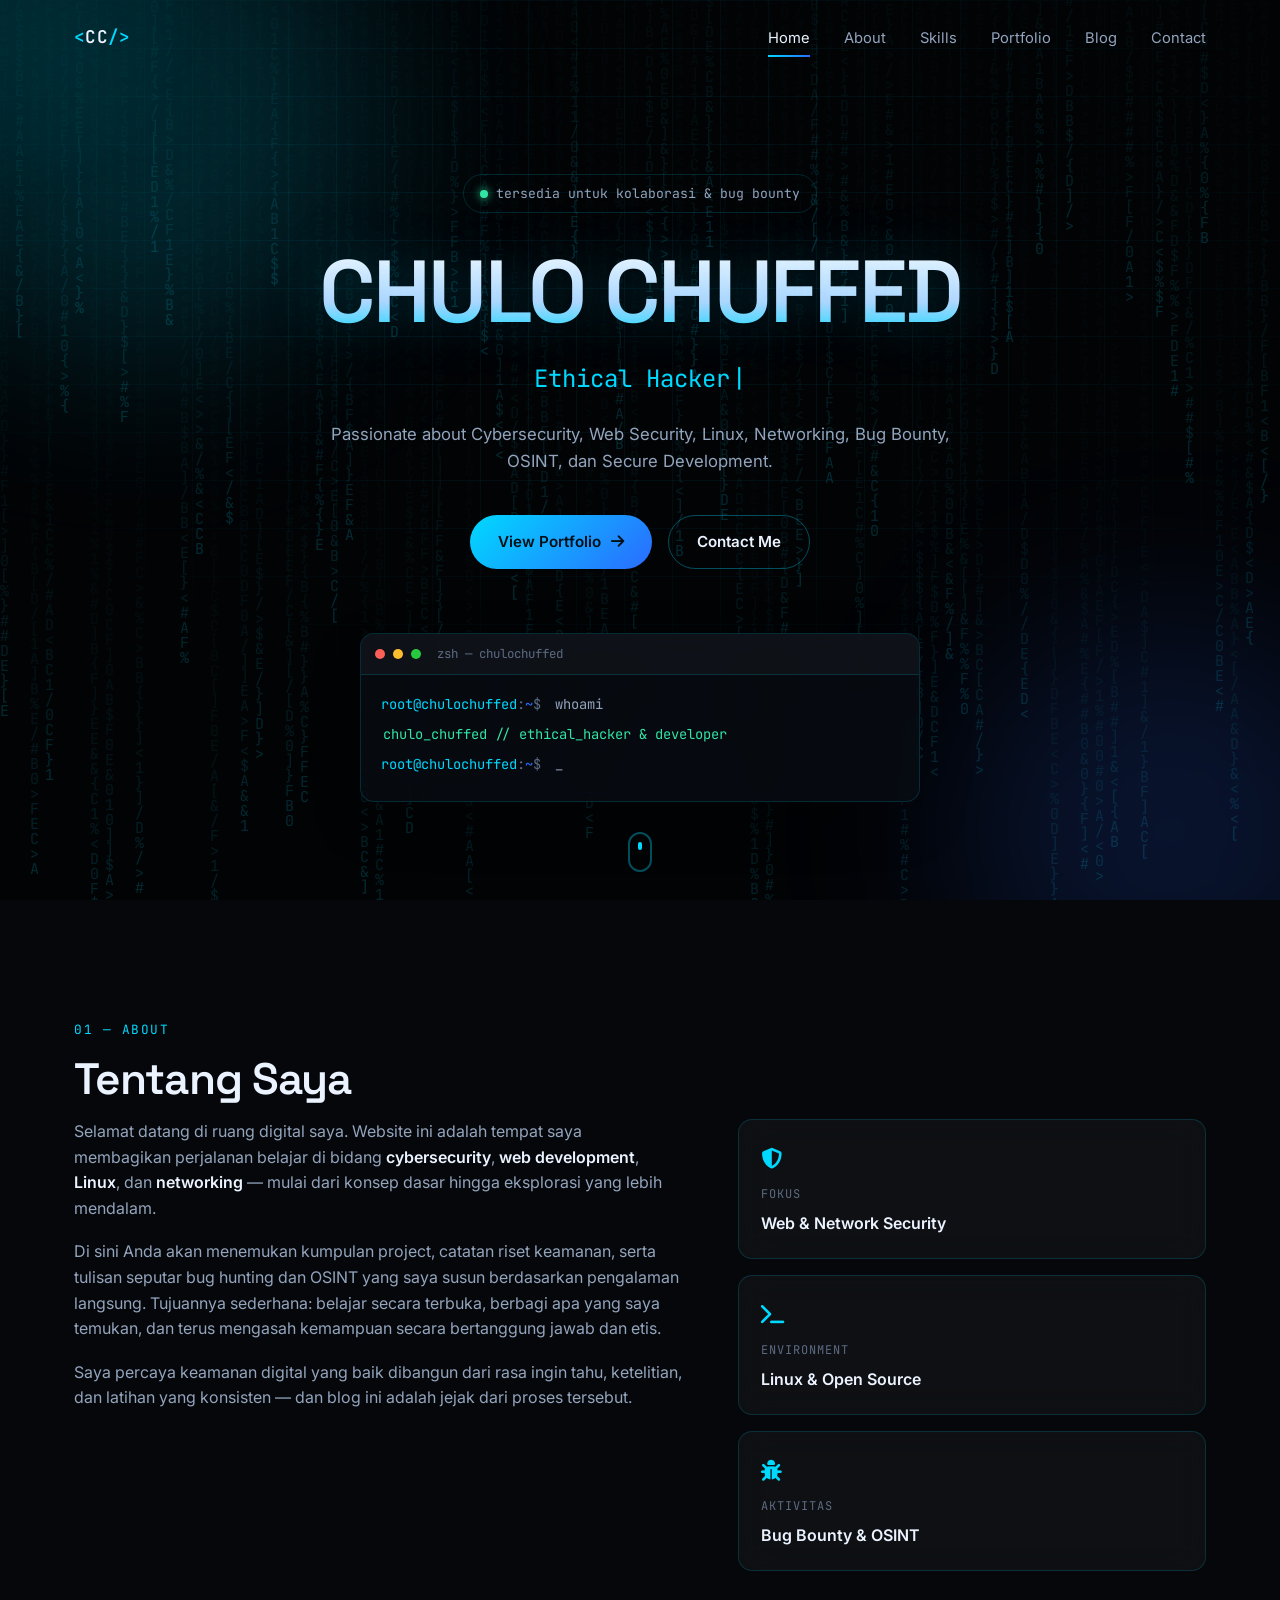
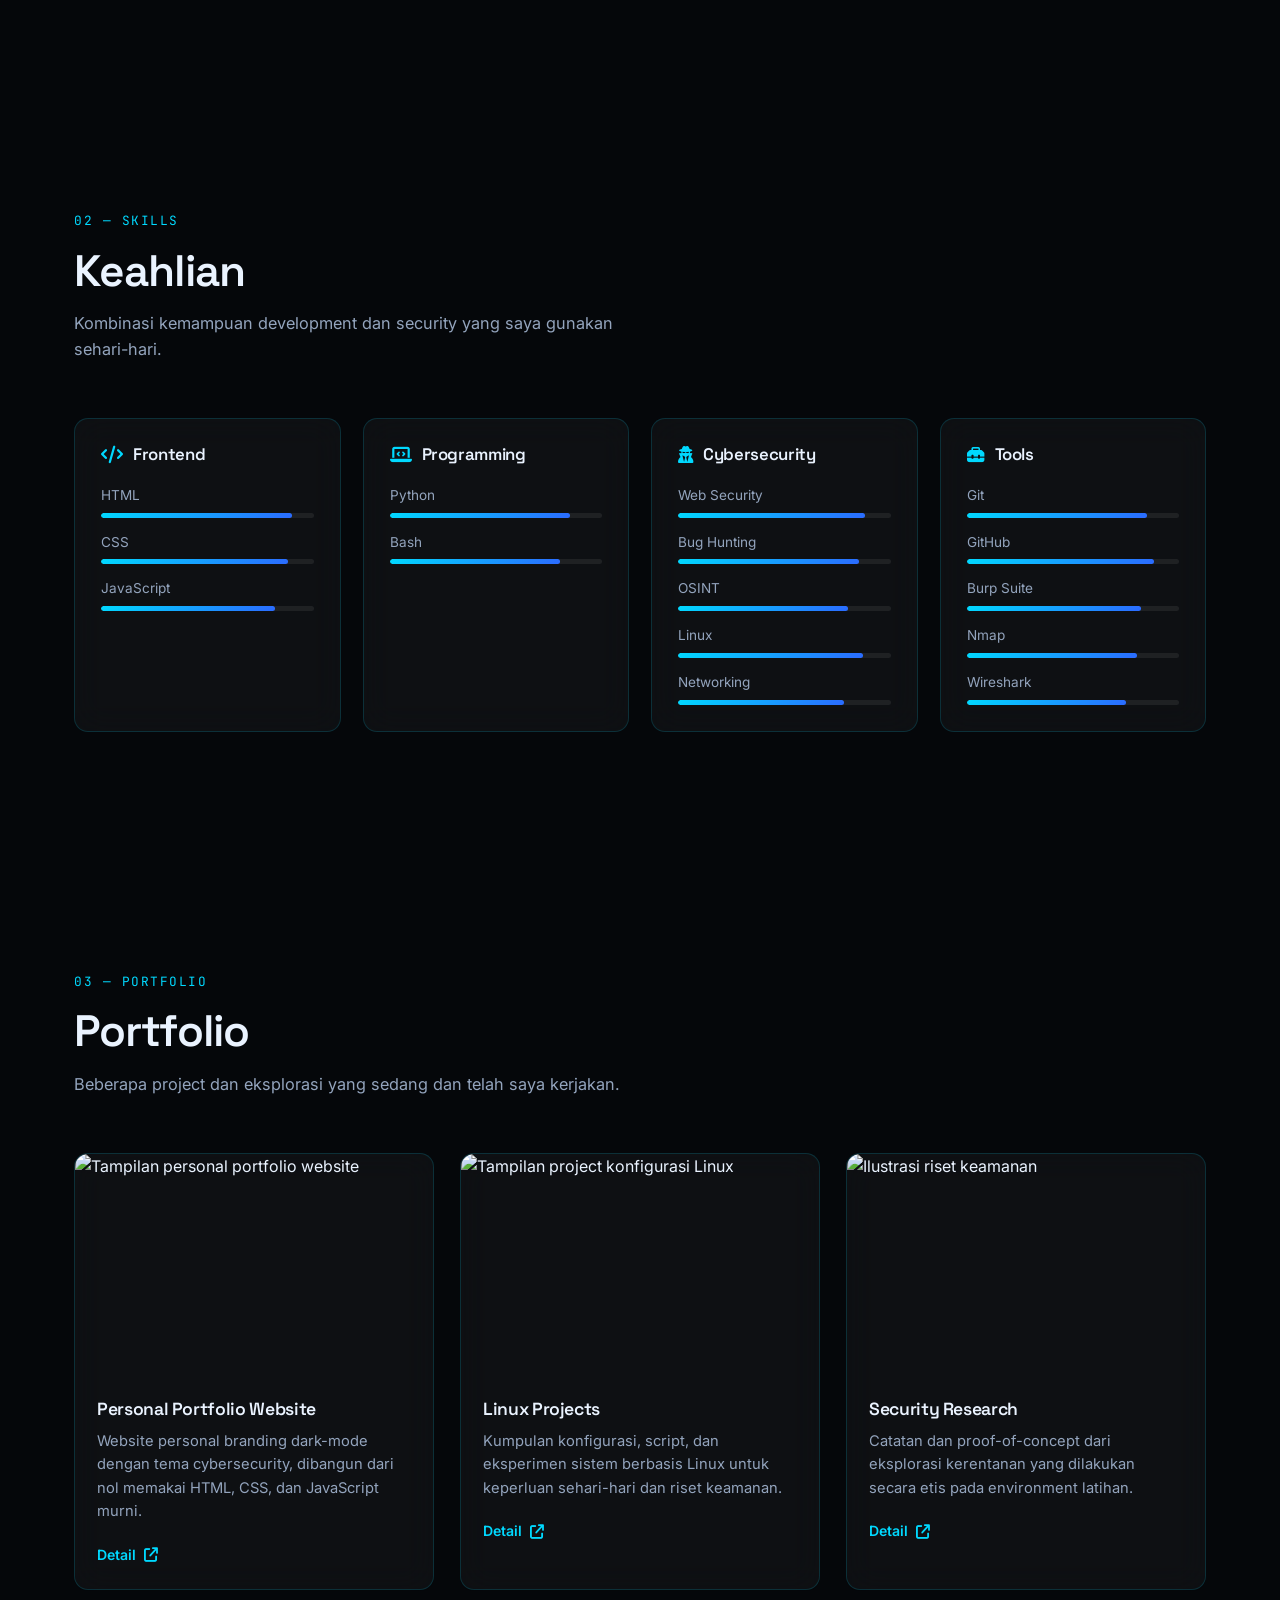
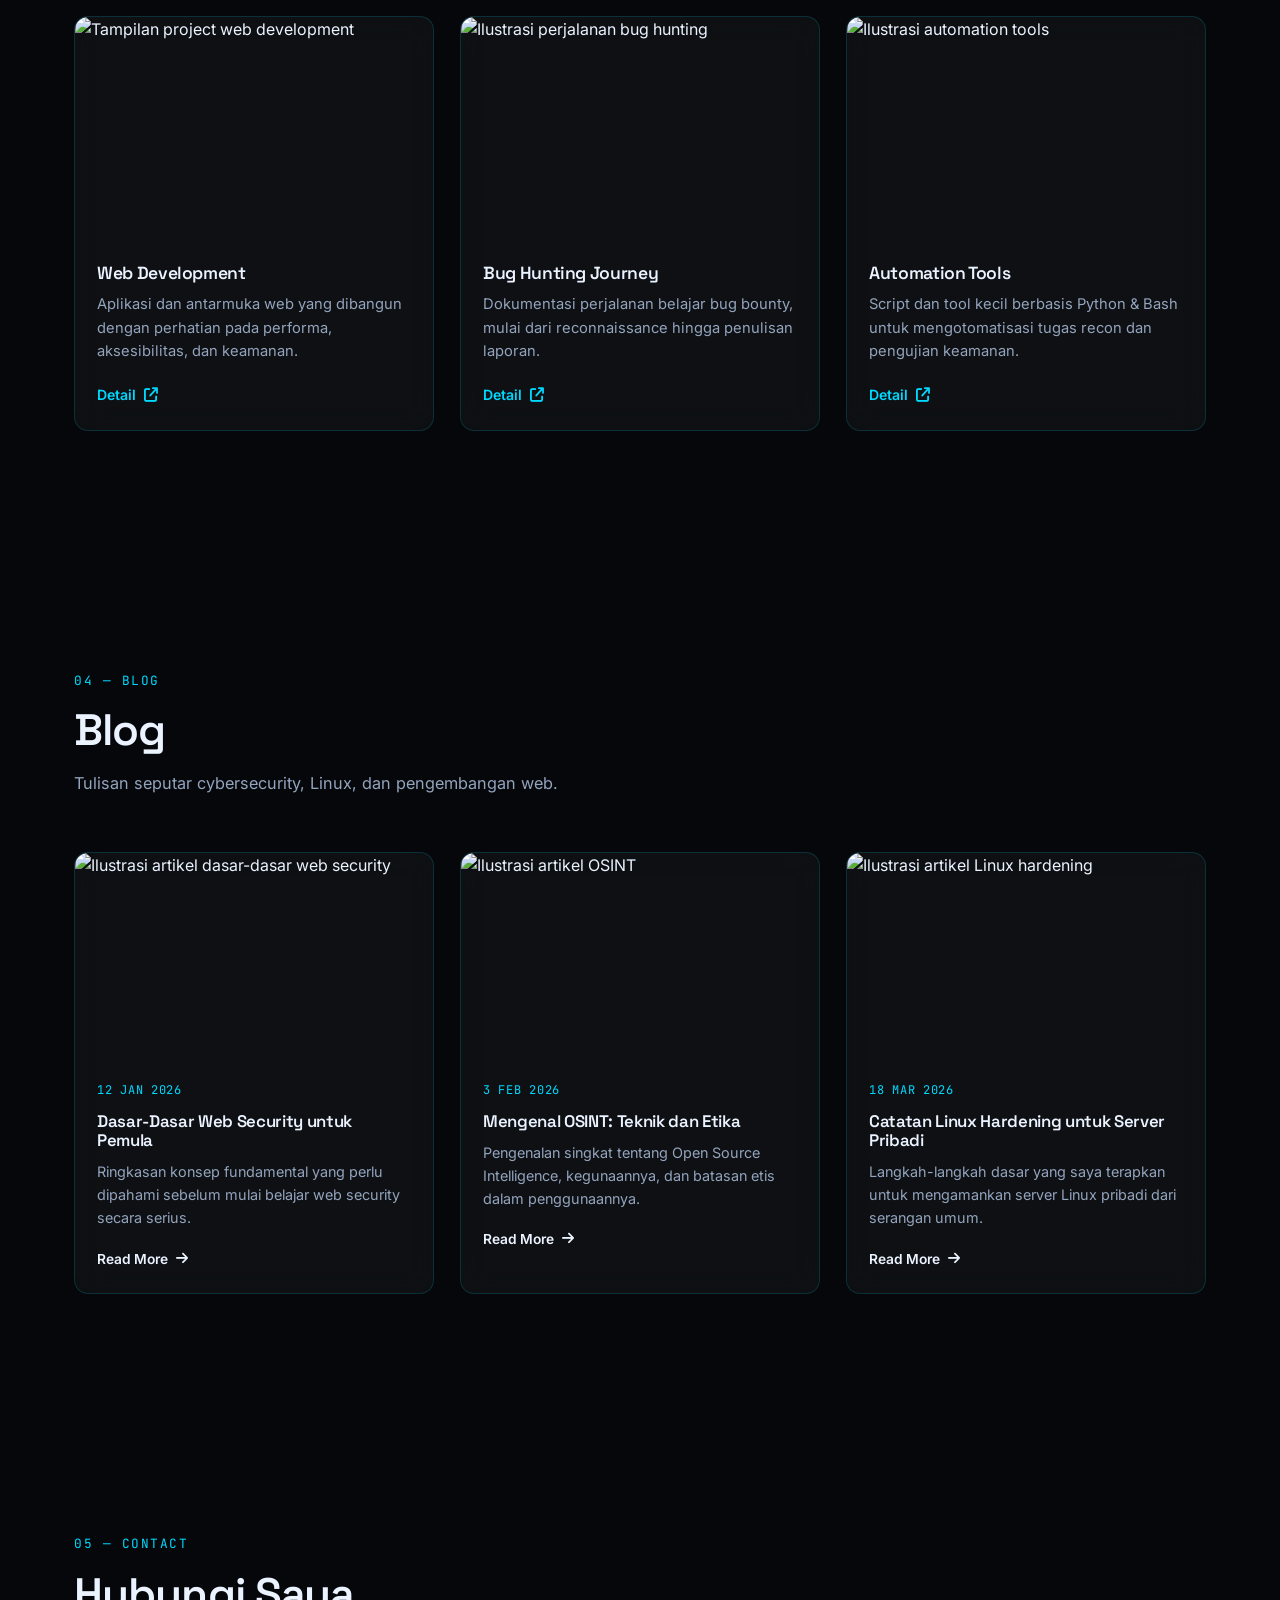
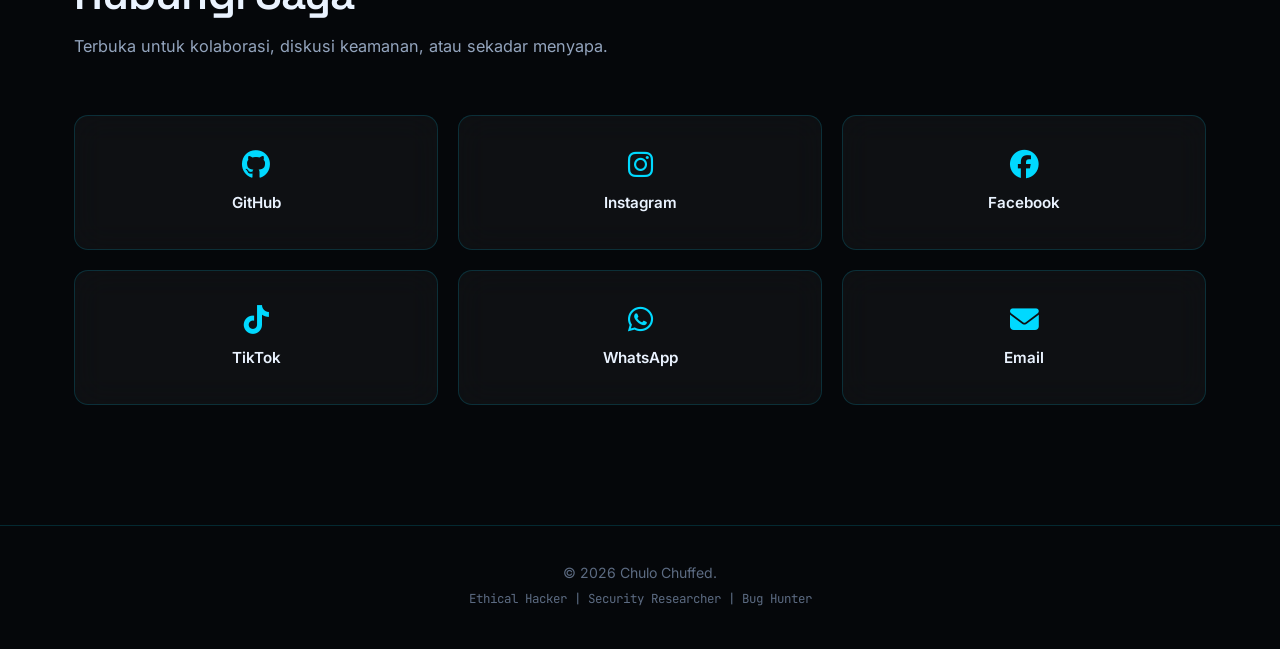
==== index.html @ 6101aefb "Add files via upload" ====
<!DOCTYPE html>
<html lang="id">
<head>
  <meta charset="UTF-8" />
  <meta name="viewport" content="width=device-width, initial-scale=1.0, viewport-fit=cover" />

  <!-- ============ SEO META ============ -->
  <title>Chulo Chuffed — Ethical Hacker &amp; Security Researcher</title>
  <meta name="title" content="Chulo Chuffed — Ethical Hacker &amp; Security Researcher" />
  <meta name="description" content="Portfolio profesional Chulo Chuffed — Ethical Hacker, Security Researcher, Bug Hunter, dan Web Developer. Jelajahi project, riset keamanan, dan tulisan seputar cybersecurity, Linux, dan networking." />
  <meta name="keywords" content="Chulo Chuffed, Ethical Hacker, Security Researcher, Bug Hunter, Web Developer, Cybersecurity, Bug Bounty, OSINT, Linux, Networking, Penetration Testing" />
  <meta name="author" content="Chulo Chuffed" />
  <meta name="robots" content="index, follow" />
  <link rel="canonical" href="https://chulochuffed.is-a.dev/" />

  <!-- ============ OPEN GRAPH ============ -->
  <meta property="og:type" content="website" />
  <meta property="og:url" content="https://chulochuffed.is-a.dev/" />
  <meta property="og:title" content="Chulo Chuffed — Ethical Hacker &amp; Security Researcher" />
  <meta property="og:description" content="Ethical Hacker • Security Researcher • Bug Hunter • Developer. Jelajahi portfolio, riset keamanan, dan tulisan seputar cybersecurity." />
  <meta property="og:image" content="https://chulochuffed.is-a.dev/assets/images/og-cover.jpg" />
  <meta property="og:locale" content="id_ID" />

  <!-- ============ TWITTER CARD ============ -->
  <meta name="twitter:card" content="summary_large_image" />
  <meta name="twitter:url" content="https://chulochuffed.is-a.dev/" />
  <meta name="twitter:title" content="Chulo Chuffed — Ethical Hacker &amp; Security Researcher" />
  <meta name="twitter:description" content="Ethical Hacker • Security Researcher • Bug Hunter • Developer." />
  <meta name="twitter:image" content="https://chulochuffed.is-a.dev/assets/images/og-cover.jpg" />

  <!-- ============ FAVICON ============ -->
  <link rel="icon" type="image/svg+xml" href="assets/icons/favicon.svg" />
  <link rel="alternate icon" href="assets/icons/favicon.svg" />
  <meta name="theme-color" content="#05070a" />

  <!-- ============ FONTS ============ -->
  <link rel="preconnect" href="https://fonts.googleapis.com" />
  <link rel="preconnect" href="https://fonts.gstatic.com" crossorigin />
  <link href="https://fonts.googleapis.com/css2?family=Space+Grotesk:wght@400;500;600;700&family=Inter:wght@400;500;600;700&family=JetBrains+Mono:wght@400;500;600&display=swap" rel="stylesheet" />

  <!-- ============ ICONS (Font Awesome) ============ -->
  <link rel="stylesheet" href="https://cdnjs.cloudflare.com/ajax/libs/font-awesome/6.5.2/css/all.min.css" integrity="sha512-SnH5WK+bZxgPHs44uWIX+LLJAJ9/2PkPihcmnhM9GVjfKye/dxAUlbUYd8ZAqDXpTQjnUxc4mHy2fBP5CKvGqA==" crossorigin="anonymous" referrerpolicy="no-referrer" />

  <!-- ============ STYLES ============ -->
  <link rel="stylesheet" href="style.css" />
</head>
<body>

  <!-- ============ LOADING SCREEN ============ -->
  <div id="loading-screen" aria-hidden="true">
    <div class="loader-content">
      <span class="loader-bracket">&lt;</span>
      <span class="loader-text">chulo_chuffed</span>
      <span class="loader-bracket">/&gt;</span>
      <div class="loader-bar"><div class="loader-progress"></div></div>
    </div>
  </div>

  <!-- ============ CURSOR GLOW ============ -->
  <div class="cursor-glow" id="cursorGlow" aria-hidden="true"></div>

  <!-- ============ SKIP LINK ============ -->
  <a href="#home" class="skip-link">Lewati ke konten utama</a>

  <!-- ============ NAVBAR ============ -->
  <header class="navbar" id="navbar">
    <nav class="nav-container" aria-label="Navigasi utama">
      <a href="#home" class="nav-logo" aria-label="Chulo Chuffed — Beranda">
        <span class="logo-bracket">&lt;</span>CC<span class="logo-bracket">/&gt;</span>
      </a>

      <ul class="nav-links" id="navLinks">
        <li><a href="#home" class="nav-link active" data-nav>Home</a></li>
        <li><a href="#about" class="nav-link" data-nav>About</a></li>
        <li><a href="#skills" class="nav-link" data-nav>Skills</a></li>
        <li><a href="#portfolio" class="nav-link" data-nav>Portfolio</a></li>
        <li><a href="#blog" class="nav-link" data-nav>Blog</a></li>
        <li><a href="#contact" class="nav-link" data-nav>Contact</a></li>
      </ul>

      <button class="nav-toggle" id="navToggle" aria-label="Buka menu navigasi" aria-expanded="false" aria-controls="navLinks">
        <span></span><span></span><span></span>
      </button>
    </nav>
  </header>

  <main id="main-content">

    <!-- ============ HERO / HOME ============ -->
    <section id="home" class="hero" aria-label="Beranda">
      <canvas id="matrixCanvas" class="hero-canvas" aria-hidden="true"></canvas>
      <div class="hero-grid" aria-hidden="true"></div>
      <div class="hero-glow hero-glow--1" aria-hidden="true"></div>
      <div class="hero-glow hero-glow--2" aria-hidden="true"></div>

      <div class="container hero-inner">
        <p class="hero-eyebrow reveal">
          <span class="status-dot"></span> tersedia untuk kolaborasi &amp; bug bounty
        </p>

        <h1 class="hero-title reveal">CHULO CHUFFED</h1>

        <p class="hero-role reveal" aria-live="polite">
          <span id="typedRole"></span><span class="typed-cursor" aria-hidden="true">|</span>
        </p>

        <p class="hero-desc reveal">
          Passionate about Cybersecurity, Web Security, Linux, Networking, Bug Bounty, OSINT, dan Secure Development.
        </p>

        <div class="hero-actions reveal">
          <a href="#portfolio" class="btn btn-primary" data-ripple>
            <span>View Portfolio</span>
            <i class="fa-solid fa-arrow-right" aria-hidden="true"></i>
          </a>
          <a href="#contact" class="btn btn-ghost" data-ripple>
            <span>Contact Me</span>
          </a>
        </div>

        <div class="hero-terminal reveal" role="img" aria-label="Simulasi terminal menampilkan perintah whoami">
          <div class="terminal-bar">
            <span class="dot dot-red"></span><span class="dot dot-yellow"></span><span class="dot dot-green"></span>
            <span class="terminal-title">zsh — chulochuffed</span>
          </div>
          <div class="terminal-body">
            <p><span class="prompt">root@chulochuffed</span><span class="colon">:</span><span class="path">~</span><span class="dollar">$</span> whoami</p>
            <p class="terminal-output">chulo_chuffed // ethical_hacker &amp; developer</p>
            <p><span class="prompt">root@chulochuffed</span><span class="colon">:</span><span class="path">~</span><span class="dollar">$</span> <span class="blink-cursor">_</span></p>
          </div>
        </div>
      </div>

      <a href="#about" class="scroll-indicator" aria-label="Gulir ke bawah">
        <span></span>
      </a>
    </section>

    <!-- ============ ABOUT ============ -->
    <section id="about" class="section about" aria-label="Tentang saya">
      <div class="container">
        <p class="section-eyebrow reveal">01 — About</p>
        <h2 class="section-title reveal">Tentang Saya</h2>

        <div class="about-grid">
          <div class="about-text reveal">
            <p>
              Selamat datang di ruang digital saya. Website ini adalah tempat saya membagikan perjalanan belajar
              di bidang <strong>cybersecurity</strong>, <strong>web development</strong>, <strong>Linux</strong>,
              dan <strong>networking</strong> — mulai dari konsep dasar hingga eksplorasi yang lebih mendalam.
            </p>
            <p>
              Di sini Anda akan menemukan kumpulan project, catatan riset keamanan, serta tulisan seputar
              bug hunting dan OSINT yang saya susun berdasarkan pengalaman langsung. Tujuannya sederhana:
              belajar secara terbuka, berbagi apa yang saya temukan, dan terus mengasah kemampuan secara
              bertanggung jawab dan etis.
            </p>
            <p>
              Saya percaya keamanan digital yang baik dibangun dari rasa ingin tahu, ketelitian, dan latihan
              yang konsisten — dan blog ini adalah jejak dari proses tersebut.
            </p>
          </div>

          <div class="about-stats reveal">
            <div class="stat-card glass">
              <span class="stat-icon"><i class="fa-solid fa-shield-halved" aria-hidden="true"></i></span>
              <span class="stat-label">Fokus</span>
              <span class="stat-value">Web &amp; Network Security</span>
            </div>
            <div class="stat-card glass">
              <span class="stat-icon"><i class="fa-solid fa-terminal" aria-hidden="true"></i></span>
              <span class="stat-label">Environment</span>
              <span class="stat-value">Linux &amp; Open Source</span>
            </div>
            <div class="stat-card glass">
              <span class="stat-icon"><i class="fa-solid fa-bug" aria-hidden="true"></i></span>
              <span class="stat-label">Aktivitas</span>
              <span class="stat-value">Bug Bounty &amp; OSINT</span>
            </div>
          </div>
        </div>
      </div>
    </section>

    <!-- ============ SKILLS ============ -->
    <section id="skills" class="section skills" aria-label="Keahlian">
      <div class="container">
        <p class="section-eyebrow reveal">02 — Skills</p>
        <h2 class="section-title reveal">Keahlian</h2>
        <p class="section-sub reveal">Kombinasi kemampuan development dan security yang saya gunakan sehari-hari.</p>

        <div class="skills-grid">

          <article class="skill-card glass reveal">
            <header class="skill-card-head">
              <i class="fa-solid fa-code" aria-hidden="true"></i>
              <h3>Frontend</h3>
            </header>
            <ul class="skill-list">
              <li><span>HTML</span><div class="bar"><div class="bar-fill" style="--level:90%"></div></div></li>
              <li><span>CSS</span><div class="bar"><div class="bar-fill" style="--level:88%"></div></div></li>
              <li><span>JavaScript</span><div class="bar"><div class="bar-fill" style="--level:82%"></div></div></li>
            </ul>
          </article>

          <article class="skill-card glass reveal">
            <header class="skill-card-head">
              <i class="fa-solid fa-laptop-code" aria-hidden="true"></i>
              <h3>Programming</h3>
            </header>
            <ul class="skill-list">
              <li><span>Python</span><div class="bar"><div class="bar-fill" style="--level:85%"></div></div></li>
              <li><span>Bash</span><div class="bar"><div class="bar-fill" style="--level:80%"></div></div></li>
            </ul>
          </article>

          <article class="skill-card glass reveal">
            <header class="skill-card-head">
              <i class="fa-solid fa-user-secret" aria-hidden="true"></i>
              <h3>Cybersecurity</h3>
            </header>
            <ul class="skill-list">
              <li><span>Web Security</span><div class="bar"><div class="bar-fill" style="--level:88%"></div></div></li>
              <li><span>Bug Hunting</span><div class="bar"><div class="bar-fill" style="--level:85%"></div></div></li>
              <li><span>OSINT</span><div class="bar"><div class="bar-fill" style="--level:80%"></div></div></li>
              <li><span>Linux</span><div class="bar"><div class="bar-fill" style="--level:87%"></div></div></li>
              <li><span>Networking</span><div class="bar"><div class="bar-fill" style="--level:78%"></div></div></li>
            </ul>
          </article>

          <article class="skill-card glass reveal">
            <header class="skill-card-head">
              <i class="fa-solid fa-toolbox" aria-hidden="true"></i>
              <h3>Tools</h3>
            </header>
            <ul class="skill-list">
              <li><span>Git</span><div class="bar"><div class="bar-fill" style="--level:85%"></div></div></li>
              <li><span>GitHub</span><div class="bar"><div class="bar-fill" style="--level:88%"></div></div></li>
              <li><span>Burp Suite</span><div class="bar"><div class="bar-fill" style="--level:82%"></div></div></li>
              <li><span>Nmap</span><div class="bar"><div class="bar-fill" style="--level:80%"></div></div></li>
              <li><span>Wireshark</span><div class="bar"><div class="bar-fill" style="--level:75%"></div></div></li>
            </ul>
          </article>

        </div>
      </div>
    </section>

    <!-- ============ PORTFOLIO ============ -->
    <section id="portfolio" class="section portfolio" aria-label="Portfolio">
      <div class="container">
        <p class="section-eyebrow reveal">03 — Portfolio</p>
        <h2 class="section-title reveal">Portfolio</h2>
        <p class="section-sub reveal">Beberapa project dan eksplorasi yang sedang dan telah saya kerjakan.</p>

        <div class="portfolio-grid" id="portfolioGrid">
          <!-- Cards are also generated dynamically in script.js via the PROJECTS array —
               edit assets there to add a new project without touching this markup. -->

          <article class="project-card glass reveal">
            <div class="project-thumb">
              <img src="assets/images/project-portfolio.svg" alt="Tampilan personal portfolio website" loading="lazy" width="480" height="300" />
            </div>
            <div class="project-body">
              <h3>Personal Portfolio Website</h3>
              <p>Website personal branding dark-mode dengan tema cybersecurity, dibangun dari nol memakai HTML, CSS, dan JavaScript murni.</p>
              <a href="#" class="project-link" data-ripple>Detail <i class="fa-solid fa-arrow-up-right-from-square" aria-hidden="true"></i></a>
            </div>
          </article>

          <article class="project-card glass reveal">
            <div class="project-thumb">
              <img src="assets/images/project-linux.svg" alt="Tampilan project konfigurasi Linux" loading="lazy" width="480" height="300" />
            </div>
            <div class="project-body">
              <h3>Linux Projects</h3>
              <p>Kumpulan konfigurasi, script, dan eksperimen sistem berbasis Linux untuk keperluan sehari-hari dan riset keamanan.</p>
              <a href="#" class="project-link" data-ripple>Detail <i class="fa-solid fa-arrow-up-right-from-square" aria-hidden="true"></i></a>
            </div>
          </article>

          <article class="project-card glass reveal">
            <div class="project-thumb">
              <img src="assets/images/project-research.svg" alt="Ilustrasi riset keamanan" loading="lazy" width="480" height="300" />
            </div>
            <div class="project-body">
              <h3>Security Research</h3>
              <p>Catatan dan proof-of-concept dari eksplorasi kerentanan yang dilakukan secara etis pada environment latihan.</p>
              <a href="#" class="project-link" data-ripple>Detail <i class="fa-solid fa-arrow-up-right-from-square" aria-hidden="true"></i></a>
            </div>
          </article>

          <article class="project-card glass reveal">
            <div class="project-thumb">
              <img src="assets/images/project-webdev.svg" alt="Tampilan project web development" loading="lazy" width="480" height="300" />
            </div>
            <div class="project-body">
              <h3>Web Development</h3>
              <p>Aplikasi dan antarmuka web yang dibangun dengan perhatian pada performa, aksesibilitas, dan keamanan.</p>
              <a href="#" class="project-link" data-ripple>Detail <i class="fa-solid fa-arrow-up-right-from-square" aria-hidden="true"></i></a>
            </div>
          </article>

          <article class="project-card glass reveal">
            <div class="project-thumb">
              <img src="assets/images/project-bugbounty.svg" alt="Ilustrasi perjalanan bug hunting" loading="lazy" width="480" height="300" />
            </div>
            <div class="project-body">
              <h3>Bug Hunting Journey</h3>
              <p>Dokumentasi perjalanan belajar bug bounty, mulai dari reconnaissance hingga penulisan laporan.</p>
              <a href="#" class="project-link" data-ripple>Detail <i class="fa-solid fa-arrow-up-right-from-square" aria-hidden="true"></i></a>
            </div>
          </article>

          <article class="project-card glass reveal">
            <div class="project-thumb">
              <img src="assets/images/project-automation.svg" alt="Ilustrasi automation tools" loading="lazy" width="480" height="300" />
            </div>
            <div class="project-body">
              <h3>Automation Tools</h3>
              <p>Script dan tool kecil berbasis Python &amp; Bash untuk mengotomatisasi tugas recon dan pengujian keamanan.</p>
              <a href="#" class="project-link" data-ripple>Detail <i class="fa-solid fa-arrow-up-right-from-square" aria-hidden="true"></i></a>
            </div>
          </article>

        </div>
      </div>
    </section>

    <!-- ============ BLOG ============ -->
    <section id="blog" class="section blog" aria-label="Blog">
      <div class="container">
        <p class="section-eyebrow reveal">04 — Blog</p>
        <h2 class="section-title reveal">Blog</h2>
        <p class="section-sub reveal">Tulisan seputar cybersecurity, Linux, dan pengembangan web.</p>

        <div class="blog-grid" id="blogGrid">

          <article class="blog-card glass reveal">
            <div class="blog-thumb">
              <img src="assets/images/blog-1.svg" alt="Ilustrasi artikel dasar-dasar web security" loading="lazy" width="480" height="260" />
            </div>
            <div class="blog-body">
              <time class="blog-date" datetime="2026-01-12">12 Jan 2026</time>
              <h3>Dasar-Dasar Web Security untuk Pemula</h3>
              <p>Ringkasan konsep fundamental yang perlu dipahami sebelum mulai belajar web security secara serius.</p>
              <a href="#" class="blog-link" data-ripple>Read More <i class="fa-solid fa-arrow-right" aria-hidden="true"></i></a>
            </div>
          </article>

          <article class="blog-card glass reveal">
            <div class="blog-thumb">
              <img src="assets/images/blog-2.svg" alt="Ilustrasi artikel OSINT" loading="lazy" width="480" height="260" />
            </div>
            <div class="blog-body">
              <time class="blog-date" datetime="2026-02-03">3 Feb 2026</time>
              <h3>Mengenal OSINT: Teknik dan Etika</h3>
              <p>Pengenalan singkat tentang Open Source Intelligence, kegunaannya, dan batasan etis dalam penggunaannya.</p>
              <a href="#" class="blog-link" data-ripple>Read More <i class="fa-solid fa-arrow-right" aria-hidden="true"></i></a>
            </div>
          </article>

          <article class="blog-card glass reveal">
            <div class="blog-thumb">
              <img src="assets/images/blog-3.svg" alt="Ilustrasi artikel Linux hardening" loading="lazy" width="480" height="260" />
            </div>
            <div class="blog-body">
              <time class="blog-date" datetime="2026-03-18">18 Mar 2026</time>
              <h3>Catatan Linux Hardening untuk Server Pribadi</h3>
              <p>Langkah-langkah dasar yang saya terapkan untuk mengamankan server Linux pribadi dari serangan umum.</p>
              <a href="#" class="blog-link" data-ripple>Read More <i class="fa-solid fa-arrow-right" aria-hidden="true"></i></a>
            </div>
          </article>

        </div>
      </div>
    </section>

    <!-- ============ CONTACT ============ -->
    <section id="contact" class="section contact" aria-label="Kontak">
      <div class="container">
        <p class="section-eyebrow reveal">05 — Contact</p>
        <h2 class="section-title reveal">Hubungi Saya</h2>
        <p class="section-sub reveal">Terbuka untuk kolaborasi, diskusi keamanan, atau sekadar menyapa.</p>

        <div class="contact-grid">

          <a class="contact-card glass reveal" href="https://github.com/chulochuffed" target="_blank" rel="noopener noreferrer" data-ripple>
            <i class="fa-brands fa-github" aria-hidden="true"></i>
            <span>GitHub</span>
          </a>

          <a class="contact-card glass reveal" href="https://www.instagram.com/chulo_chuffed" target="_blank" rel="noopener noreferrer" data-ripple>
            <i class="fa-brands fa-instagram" aria-hidden="true"></i>
            <span>Instagram</span>
          </a>

          <a class="contact-card glass reveal" href="https://www.facebook.com/chulo.chuffed" target="_blank" rel="noopener noreferrer" data-ripple>
            <i class="fa-brands fa-facebook" aria-hidden="true"></i>
            <span>Facebook</span>
          </a>

          <a class="contact-card glass reveal" href="https://www.tiktok.com/@chulo.chuffed" target="_blank" rel="noopener noreferrer" data-ripple>
            <i class="fa-brands fa-tiktok" aria-hidden="true"></i>
            <span>TikTok</span>
          </a>

          <a class="contact-card glass reveal" href="https://wa.me/qr/HBH3FQKKFIJAP1" target="_blank" rel="noopener noreferrer" data-ripple>
            <i class="fa-brands fa-whatsapp" aria-hidden="true"></i>
            <span>WhatsApp</span>
          </a>

          <!-- Ganti href="mailto:..." di bawah ini dengan alamat email asli -->
          <a class="contact-card glass reveal" href="mailto:youremail@example.com" data-ripple>
            <i class="fa-solid fa-envelope" aria-hidden="true"></i>
            <span>Email</span>
          </a>

        </div>
      </div>
    </section>

  </main>

  <!-- ============ FOOTER ============ -->
  <footer class="footer">
    <div class="container footer-inner">
      <p>&copy; <span id="year"></span> Chulo Chuffed.</p>
      <p class="footer-tags">Ethical Hacker | Security Researcher | Bug Hunter</p>
    </div>
  </footer>

  <!-- ============ BACK TO TOP ============ -->
  <button id="backToTop" class="back-to-top" aria-label="Kembali ke atas">
    <i class="fa-solid fa-arrow-up" aria-hidden="true"></i>
  </button>

  <script src="script.js"></script>
</body>
</html>
---- style.css ----
/* ==========================================================================
   CHULO CHUFFED — Personal Branding Website
   Design system: Dark cybersecurity theme, blue-neon glassmorphism.
   Table of contents:
     1. Reset & base
     2. Design tokens (:root)
     3. Utilities
     4. Loading screen
     5. Cursor glow
     6. Navbar
     7. Hero
     8. Sections (generic)
     9. About
     10. Skills
     11. Portfolio
     12. Blog
     13. Contact
     14. Footer
     15. Back to top / scrollbar / ripple
     16. Animations
     17. Responsive
   ========================================================================== */

/* ---------- 1. Reset & base ---------- */
*, *::before, *::after { box-sizing: border-box; margin: 0; padding: 0; }

html {
  scroll-behavior: smooth;
  -webkit-text-size-adjust: 100%;
}

@media (prefers-reduced-motion: reduce) {
  html { scroll-behavior: auto; }
  *, *::before, *::after {
    animation-duration: 0.001ms !important;
    animation-iteration-count: 1 !important;
    transition-duration: 0.001ms !important;
    scroll-behavior: auto !important;
  }
}

/* ---------- 2. Design tokens ---------- */
:root {
  /* Colors */
  --color-bg: #05070a;
  --color-bg-alt: #090d13;
  --color-surface: rgba(255, 255, 255, 0.04);
  --color-surface-strong: rgba(255, 255, 255, 0.07);
  --color-border: rgba(0, 217, 255, 0.16);
  --color-border-strong: rgba(0, 217, 255, 0.35);

  --color-neon: #00d9ff;
  --color-neon-2: #2b6bff;
  --color-neon-dim: rgba(0, 217, 255, 0.5);

  --color-text: #eaf3ff;
  --color-text-dim: #93a4bd;
  --color-text-faint: #5c6b82;

  --color-danger: #ff5c5c;
  --color-success: #33e5a5;

  /* Gradients */
  --gradient-neon: linear-gradient(135deg, var(--color-neon) 0%, var(--color-neon-2) 100%);
  --gradient-radial: radial-gradient(circle at 50% 0%, rgba(0, 217, 255, 0.14), transparent 60%);

  /* Typography */
  --font-display: 'Space Grotesk', 'Inter', sans-serif;
  --font-body: 'Inter', sans-serif;
  --font-mono: 'JetBrains Mono', monospace;

  /* Layout */
  --container-w: 1180px;
  --radius-sm: 8px;
  --radius-md: 14px;
  --radius-lg: 22px;
  --nav-h: 76px;

  /* Motion */
  --ease: cubic-bezier(0.22, 1, 0.36, 1);
  --transition-fast: 0.2s var(--ease);
  --transition-base: 0.4s var(--ease);
}

body {
  background: var(--color-bg);
  color: var(--color-text);
  font-family: var(--font-body);
  line-height: 1.6;
  overflow-x: hidden;
  -webkit-font-smoothing: antialiased;
}

img { max-width: 100%; display: block; }
a { color: inherit; text-decoration: none; }
ul { list-style: none; }
button { font: inherit; cursor: pointer; border: none; background: none; color: inherit; }

h1, h2, h3, h4 {
  font-family: var(--font-display);
  font-weight: 600;
  letter-spacing: -0.02em;
  line-height: 1.15;
}

::selection { background: var(--color-neon); color: #001018; }

/* ---------- 3. Utilities ---------- */
.container {
  max-width: var(--container-w);
  margin-inline: auto;
  padding-inline: 24px;
}

.glass {
  background: var(--color-surface);
  border: 1px solid var(--color-border);
  backdrop-filter: blur(16px);
  -webkit-backdrop-filter: blur(16px);
}

.section { padding: 120px 0; position: relative; }

.section-eyebrow {
  font-family: var(--font-mono);
  font-size: 0.8rem;
  letter-spacing: 0.12em;
  color: var(--color-neon);
  text-transform: uppercase;
  margin-bottom: 14px;
}

.section-title {
  font-size: clamp(2rem, 4vw, 2.75rem);
  margin-bottom: 14px;
}

.section-sub {
  color: var(--color-text-dim);
  max-width: 560px;
  margin-bottom: 56px;
  font-size: 1.02rem;
}

.skip-link {
  position: absolute;
  left: -999px;
  top: 0;
  background: var(--color-neon);
  color: #001018;
  padding: 10px 18px;
  border-radius: var(--radius-sm);
  z-index: 2000;
  font-weight: 600;
}
.skip-link:focus { left: 16px; top: 16px; }

:focus-visible {
  outline: 2px solid var(--color-neon);
  outline-offset: 3px;
  border-radius: 4px;
}

/* Buttons */
.btn {
  position: relative;
  overflow: hidden;
  display: inline-flex;
  align-items: center;
  gap: 10px;
  padding: 14px 28px;
  border-radius: 999px;
  font-weight: 600;
  font-size: 0.95rem;
  transition: transform var(--transition-fast), box-shadow var(--transition-fast), border-color var(--transition-fast);
}
.btn:hover { transform: translateY(-2px); }
.btn:active { transform: translateY(0); }

.btn-primary {
  background: var(--gradient-neon);
  color: #001018;
  box-shadow: 0 0 0 rgba(0, 217, 255, 0);
}
.btn-primary:hover { box-shadow: 0 10px 32px -6px rgba(0, 217, 255, 0.55); }

.btn-ghost {
  background: transparent;
  color: var(--color-text);
  border: 1px solid var(--color-border-strong);
}
.btn-ghost:hover { border-color: var(--color-neon); background: rgba(0, 217, 255, 0.06); }

/* Reveal-on-scroll */
.reveal {
  opacity: 0;
  transform: translateY(28px);
  transition: opacity 0.8s var(--ease), transform 0.8s var(--ease);
}
.reveal.is-visible { opacity: 1; transform: translateY(0); }

/* ---------- 4. Loading screen ---------- */
#loading-screen {
  position: fixed;
  inset: 0;
  z-index: 3000;
  background: var(--color-bg);
  display: flex;
  align-items: center;
  justify-content: center;
  transition: opacity 0.6s var(--ease), visibility 0.6s var(--ease);
}
#loading-screen.hidden { opacity: 0; visibility: hidden; pointer-events: none; }

.loader-content { text-align: center; font-family: var(--font-mono); }
.loader-bracket { color: var(--color-neon); font-size: 1.6rem; }
.loader-text {
  font-size: 1.6rem;
  color: var(--color-text);
  margin: 0 6px;
  letter-spacing: 0.02em;
}
.loader-bar {
  width: 220px;
  height: 2px;
  background: rgba(255, 255, 255, 0.1);
  margin: 22px auto 0;
  border-radius: 2px;
  overflow: hidden;
}
.loader-progress {
  height: 100%;
  width: 0%;
  background: var(--gradient-neon);
  animation: loaderFill 1.1s var(--ease) forwards;
}
@keyframes loaderFill { to { width: 100%; } }

/* ---------- 5. Cursor glow ---------- */
.cursor-glow {
  position: fixed;
  width: 420px;
  height: 420px;
  border-radius: 50%;
  pointer-events: none;
  z-index: 5;
  background: radial-gradient(circle, rgba(0, 217, 255, 0.08) 0%, transparent 70%);
  transform: translate(-50%, -50%);
  transition: opacity 0.3s ease;
  will-change: transform;
}
@media (hover: none), (pointer: coarse) { .cursor-glow { display: none; } }

/* ---------- 6. Navbar ---------- */
.navbar {
  position: fixed;
  inset: 0 0 auto 0;
  height: var(--nav-h);
  z-index: 1000;
  display: flex;
  align-items: center;
  background: transparent;
  border-bottom: 1px solid transparent;
  transition: background var(--transition-base), border-color var(--transition-base), height var(--transition-base);
}
.navbar.scrolled {
  height: 64px;
  background: rgba(5, 7, 10, 0.72);
  backdrop-filter: blur(16px);
  -webkit-backdrop-filter: blur(16px);
  border-bottom: 1px solid var(--color-border);
}

.nav-container {
  width: 100%;
  max-width: var(--container-w);
  margin-inline: auto;
  padding-inline: 24px;
  display: flex;
  align-items: center;
  justify-content: space-between;
}

.nav-logo {
  font-family: var(--font-mono);
  font-weight: 600;
  font-size: 1.1rem;
  letter-spacing: 0.02em;
}
.logo-bracket { color: var(--color-neon); }

.nav-links {
  display: flex;
  gap: 34px;
}
.nav-link {
  position: relative;
  font-size: 0.92rem;
  color: var(--color-text-dim);
  padding: 6px 0;
  transition: color var(--transition-fast);
}
.nav-link::after {
  content: '';
  position: absolute;
  left: 0; bottom: -4px;
  width: 0; height: 2px;
  background: var(--gradient-neon);
  transition: width var(--transition-fast);
}
.nav-link:hover, .nav-link.active { color: var(--color-text); }
.nav-link.active::after, .nav-link:hover::after { width: 100%; }

.nav-toggle {
  display: none;
  flex-direction: column;
  gap: 5px;
  width: 30px;
  z-index: 1001;
}
.nav-toggle span {
  height: 2px;
  background: var(--color-text);
  border-radius: 2px;
  transition: transform var(--transition-fast), opacity var(--transition-fast);
}
.nav-toggle.active span:nth-child(1) { transform: translateY(7px) rotate(45deg); }
.nav-toggle.active span:nth-child(2) { opacity: 0; }
.nav-toggle.active span:nth-child(3) { transform: translateY(-7px) rotate(-45deg); }

/* ---------- 7. Hero ---------- */
.hero {
  position: relative;
  min-height: 100vh;
  display: flex;
  align-items: center;
  overflow: hidden;
  padding-top: var(--nav-h);
  background: var(--color-bg);
}

.hero-canvas {
  position: absolute;
  inset: 0;
  z-index: 0;
  opacity: 0.5;
}

.hero-grid {
  position: absolute;
  inset: 0;
  z-index: 0;
  background-image:
    linear-gradient(rgba(0, 217, 255, 0.06) 1px, transparent 1px),
    linear-gradient(90deg, rgba(0, 217, 255, 0.06) 1px, transparent 1px);
  background-size: 48px 48px;
  mask-image: radial-gradient(ellipse 70% 60% at 50% 30%, black 40%, transparent 90%);
  animation: gridDrift 30s linear infinite;
}
@keyframes gridDrift {
  from { background-position: 0 0, 0 0; }
  to { background-position: 48px 48px, 48px 48px; }
}

.hero-glow {
  position: absolute;
  border-radius: 50%;
  filter: blur(90px);
  z-index: 0;
  pointer-events: none;
}
.hero-glow--1 {
  width: 480px; height: 480px;
  top: -120px; left: -100px;
  background: rgba(0, 217, 255, 0.16);
}
.hero-glow--2 {
  width: 420px; height: 420px;
  bottom: -140px; right: -100px;
  background: rgba(43, 107, 255, 0.16);
}

.hero-inner {
  position: relative;
  z-index: 1;
  text-align: center;
  padding-top: 40px;
  padding-bottom: 40px;
}

.hero-eyebrow {
  display: inline-flex;
  align-items: center;
  gap: 8px;
  font-family: var(--font-mono);
  font-size: 0.82rem;
  color: var(--color-text-dim);
  border: 1px solid var(--color-border);
  padding: 8px 16px;
  border-radius: 999px;
  margin-bottom: 28px;
}
.status-dot {
  width: 8px; height: 8px;
  border-radius: 50%;
  background: var(--color-success);
  box-shadow: 0 0 10px var(--color-success);
  animation: pulseDot 2s ease-in-out infinite;
}
@keyframes pulseDot { 0%, 100% { opacity: 1; } 50% { opacity: 0.4; } }

.hero-title {
  font-size: clamp(2.6rem, 8vw, 5.5rem);
  letter-spacing: -0.03em;
  background: linear-gradient(180deg, #ffffff 0%, #b9d8ff 60%, var(--color-neon) 100%);
  -webkit-background-clip: text;
  background-clip: text;
  color: transparent;
  margin-bottom: 18px;
  text-shadow: 0 0 60px rgba(0, 217, 255, 0.25);
}

.hero-role {
  font-family: var(--font-mono);
  font-size: clamp(1.05rem, 2.4vw, 1.5rem);
  color: var(--color-neon);
  min-height: 1.6em;
  margin-bottom: 22px;
}
.typed-cursor {
  display: inline-block;
  margin-left: 2px;
  animation: blink 1s step-end infinite;
  color: var(--color-neon);
}
@keyframes blink { 0%, 50% { opacity: 1; } 51%, 100% { opacity: 0; } }

.hero-desc {
  max-width: 620px;
  margin: 0 auto 40px;
  color: var(--color-text-dim);
  font-size: 1.05rem;
}

.hero-actions {
  display: flex;
  justify-content: center;
  gap: 16px;
  flex-wrap: wrap;
  margin-bottom: 64px;
}

.hero-terminal {
  max-width: 560px;
  margin: 0 auto;
  border-radius: var(--radius-md);
  overflow: hidden;
  text-align: left;
  background: rgba(9, 13, 19, 0.75);
  border: 1px solid var(--color-border);
  backdrop-filter: blur(14px);
  -webkit-backdrop-filter: blur(14px);
  box-shadow: 0 20px 60px -20px rgba(0, 0, 0, 0.6);
}
.terminal-bar {
  display: flex;
  align-items: center;
  gap: 8px;
  padding: 10px 14px;
  background: rgba(255, 255, 255, 0.03);
  border-bottom: 1px solid var(--color-border);
}
.dot { width: 10px; height: 10px; border-radius: 50%; }
.dot-red { background: #ff5f56; }
.dot-yellow { background: #ffbd2e; }
.dot-green { background: #27c93f; }
.terminal-title {
  margin-left: 8px;
  font-family: var(--font-mono);
  font-size: 0.78rem;
  color: var(--color-text-faint);
}
.terminal-body {
  padding: 18px 20px;
  font-family: var(--font-mono);
  font-size: 0.86rem;
  color: var(--color-text-dim);
}
.terminal-body p { margin-bottom: 8px; }
.prompt { color: var(--color-neon); }
.colon { color: var(--color-text-faint); }
.path { color: var(--color-neon-2); }
.dollar { color: var(--color-text-faint); margin-right: 6px; }
.terminal-output { color: var(--color-success); padding-left: 2px; }
.blink-cursor { animation: blink 1s step-end infinite; }

.scroll-indicator {
  position: absolute;
  bottom: 28px;
  left: 50%;
  transform: translateX(-50%);
  width: 24px;
  height: 40px;
  border: 2px solid var(--color-border-strong);
  border-radius: 14px;
  z-index: 1;
}
.scroll-indicator span {
  position: absolute;
  top: 8px; left: 50%;
  width: 4px; height: 8px;
  background: var(--color-neon);
  border-radius: 2px;
  transform: translateX(-50%);
  animation: scrollDot 1.6s ease-in-out infinite;
}
@keyframes scrollDot {
  0% { top: 8px; opacity: 1; }
  70% { top: 20px; opacity: 0; }
  100% { top: 20px; opacity: 0; }
}

/* ---------- 9. About ---------- */
.about-grid {
  display: grid;
  grid-template-columns: 1.3fr 1fr;
  gap: 56px;
  align-items: start;
}
.about-text p { color: var(--color-text-dim); margin-bottom: 18px; }
.about-text strong { color: var(--color-text); font-weight: 600; }

.about-stats {
  display: flex;
  flex-direction: column;
  gap: 16px;
}
.stat-card {
  padding: 22px;
  border-radius: var(--radius-md);
  display: flex;
  flex-direction: column;
  gap: 6px;
  transition: border-color var(--transition-fast), transform var(--transition-fast);
}
.stat-card:hover { border-color: var(--color-border-strong); transform: translateY(-3px); }
.stat-icon { color: var(--color-neon); font-size: 1.3rem; margin-bottom: 4px; }
.stat-label { font-family: var(--font-mono); font-size: 0.75rem; color: var(--color-text-faint); text-transform: uppercase; letter-spacing: 0.08em; }
.stat-value { font-weight: 600; }

/* ---------- 10. Skills ---------- */
.skills-grid {
  display: grid;
  grid-template-columns: repeat(4, 1fr);
  gap: 22px;
}
.skill-card {
  padding: 26px;
  border-radius: var(--radius-md);
  transition: border-color var(--transition-fast), transform var(--transition-fast);
}
.skill-card:hover { border-color: var(--color-border-strong); transform: translateY(-4px); }
.skill-card-head {
  display: flex;
  align-items: center;
  gap: 10px;
  margin-bottom: 20px;
}
.skill-card-head i { color: var(--color-neon); font-size: 1.1rem; }
.skill-card-head h3 { font-size: 1.05rem; }

.skill-list li { margin-bottom: 14px; }
.skill-list li:last-child { margin-bottom: 0; }
.skill-list span {
  display: block;
  font-size: 0.85rem;
  color: var(--color-text-dim);
  margin-bottom: 6px;
}
.bar {
  height: 5px;
  border-radius: 4px;
  background: rgba(255, 255, 255, 0.07);
  overflow: hidden;
}
.bar-fill {
  height: 100%;
  width: 0%;
  border-radius: 4px;
  background: var(--gradient-neon);
  transition: width 1.1s var(--ease);
}
.skill-card.is-visible .bar-fill { width: var(--level); }

/* ---------- 11. Portfolio ---------- */
.portfolio-grid {
  display: grid;
  grid-template-columns: repeat(3, 1fr);
  gap: 26px;
}
.project-card {
  border-radius: var(--radius-md);
  overflow: hidden;
  transition: transform var(--transition-fast), border-color var(--transition-fast), box-shadow var(--transition-fast);
}
.project-card:hover {
  transform: translateY(-6px);
  border-color: var(--color-border-strong);
  box-shadow: 0 24px 50px -24px rgba(0, 217, 255, 0.35);
}
.project-thumb { aspect-ratio: 16/10; overflow: hidden; }
.project-thumb img { width: 100%; height: 100%; object-fit: cover; transition: transform 0.5s var(--ease); }
.project-card:hover .project-thumb img { transform: scale(1.06); }
.project-body { padding: 22px; }
.project-body h3 { font-size: 1.1rem; margin-bottom: 10px; }
.project-body p { color: var(--color-text-dim); font-size: 0.92rem; margin-bottom: 18px; }
.project-link {
  display: inline-flex;
  align-items: center;
  gap: 8px;
  font-size: 0.88rem;
  font-weight: 600;
  color: var(--color-neon);
  position: relative;
}

/* ---------- 12. Blog ---------- */
.blog-grid {
  display: grid;
  grid-template-columns: repeat(3, 1fr);
  gap: 26px;
}
.blog-card {
  border-radius: var(--radius-md);
  overflow: hidden;
  transition: transform var(--transition-fast), border-color var(--transition-fast);
}
.blog-card:hover { transform: translateY(-6px); border-color: var(--color-border-strong); }
.blog-thumb { aspect-ratio: 16/9; overflow: hidden; }
.blog-thumb img { width: 100%; height: 100%; object-fit: cover; }
.blog-body { padding: 22px; }
.blog-date {
  font-family: var(--font-mono);
  font-size: 0.75rem;
  color: var(--color-neon);
  text-transform: uppercase;
  letter-spacing: 0.06em;
}
.blog-body h3 { font-size: 1.05rem; margin: 10px 0; }
.blog-body p { color: var(--color-text-dim); font-size: 0.9rem; margin-bottom: 16px; }
.blog-link {
  display: inline-flex;
  align-items: center;
  gap: 8px;
  font-size: 0.86rem;
  font-weight: 600;
  color: var(--color-text);
}

/* ---------- 13. Contact ---------- */
.contact-grid {
  display: grid;
  grid-template-columns: repeat(3, 1fr);
  gap: 20px;
}
.contact-card {
  display: flex;
  flex-direction: column;
  align-items: center;
  justify-content: center;
  gap: 12px;
  padding: 34px 20px;
  border-radius: var(--radius-md);
  text-align: center;
  transition: transform var(--transition-fast), border-color var(--transition-fast), color var(--transition-fast);
  position: relative;
  overflow: hidden;
}
.contact-card i { font-size: 1.8rem; color: var(--color-neon); transition: transform var(--transition-fast); }
.contact-card span { font-weight: 600; font-size: 0.95rem; }
.contact-card:hover { transform: translateY(-4px); border-color: var(--color-border-strong); }
.contact-card:hover i { transform: scale(1.12); }

/* ---------- 14. Footer ---------- */
.footer {
  border-top: 1px solid var(--color-border);
  padding: 36px 0;
  text-align: center;
  color: var(--color-text-faint);
  font-size: 0.88rem;
}
.footer-inner p { margin-bottom: 4px; }
.footer-tags { font-family: var(--font-mono); font-size: 0.78rem; }

/* ---------- 15. Back to top / scrollbar / ripple ---------- */
::-webkit-scrollbar { width: 10px; }
::-webkit-scrollbar-track { background: var(--color-bg); }
::-webkit-scrollbar-thumb {
  background: linear-gradient(var(--color-neon-2), var(--color-neon));
  border-radius: 10px;
  border: 2px solid var(--color-bg);
}
* { scrollbar-width: thin; scrollbar-color: var(--color-neon-2) var(--color-bg); }

.back-to-top {
  position: fixed;
  right: 24px;
  bottom: 24px;
  width: 46px;
  height: 46px;
  border-radius: 50%;
  background: var(--color-surface-strong);
  border: 1px solid var(--color-border);
  color: var(--color-text);
  display: flex;
  align-items: center;
  justify-content: center;
  opacity: 0;
  visibility: hidden;
  transform: translateY(12px);
  transition: opacity var(--transition-fast), transform var(--transition-fast), border-color var(--transition-fast), visibility var(--transition-fast);
  z-index: 900;
  backdrop-filter: blur(10px);
}
.back-to-top.visible { opacity: 1; visibility: visible; transform: translateY(0); }
.back-to-top:hover { border-color: var(--color-neon); color: var(--color-neon); }

.ripple {
  position: absolute;
  border-radius: 50%;
  background: rgba(255, 255, 255, 0.5);
  transform: scale(0);
  animation: rippleAnim 0.6s ease-out;
  pointer-events: none;
}
@keyframes rippleAnim {
  to { transform: scale(3); opacity: 0; }
}

/* ---------- 17. Responsive ---------- */
@media (max-width: 1024px) {
  .skills-grid { grid-template-columns: repeat(2, 1fr); }
  .portfolio-grid, .blog-grid { grid-template-columns: repeat(2, 1fr); }
  .about-grid { grid-template-columns: 1fr; }
}

@media (max-width: 860px) {
  .nav-links {
    position: fixed;
    top: 0;
    right: 0;
    height: 100vh;
    width: min(78vw, 320px);
    background: rgba(6, 9, 14, 0.96);
    backdrop-filter: blur(18px);
    -webkit-backdrop-filter: blur(18px);
    border-left: 1px solid var(--color-border);
    flex-direction: column;
    justify-content: center;
    align-items: flex-start;
    gap: 28px;
    padding: 0 40px;
    transform: translateX(100%);
    transition: transform var(--transition-base);
    z-index: 999;
  }
  .nav-links.open { transform: translateX(0); }
  .nav-link { font-size: 1.1rem; }
  .nav-toggle { display: flex; }

  .contact-grid { grid-template-columns: repeat(2, 1fr); }
}

@media (max-width: 640px) {
  .section { padding: 88px 0; }
  .skills-grid, .portfolio-grid, .blog-grid { grid-template-columns: 1fr; }
  .contact-grid { grid-template-columns: 1fr; }
  .hero-actions { flex-direction: column; width: 100%; }
  .hero-actions .btn { width: 100%; justify-content: center; }
  .hero-terminal { margin-inline: 8px; }
}
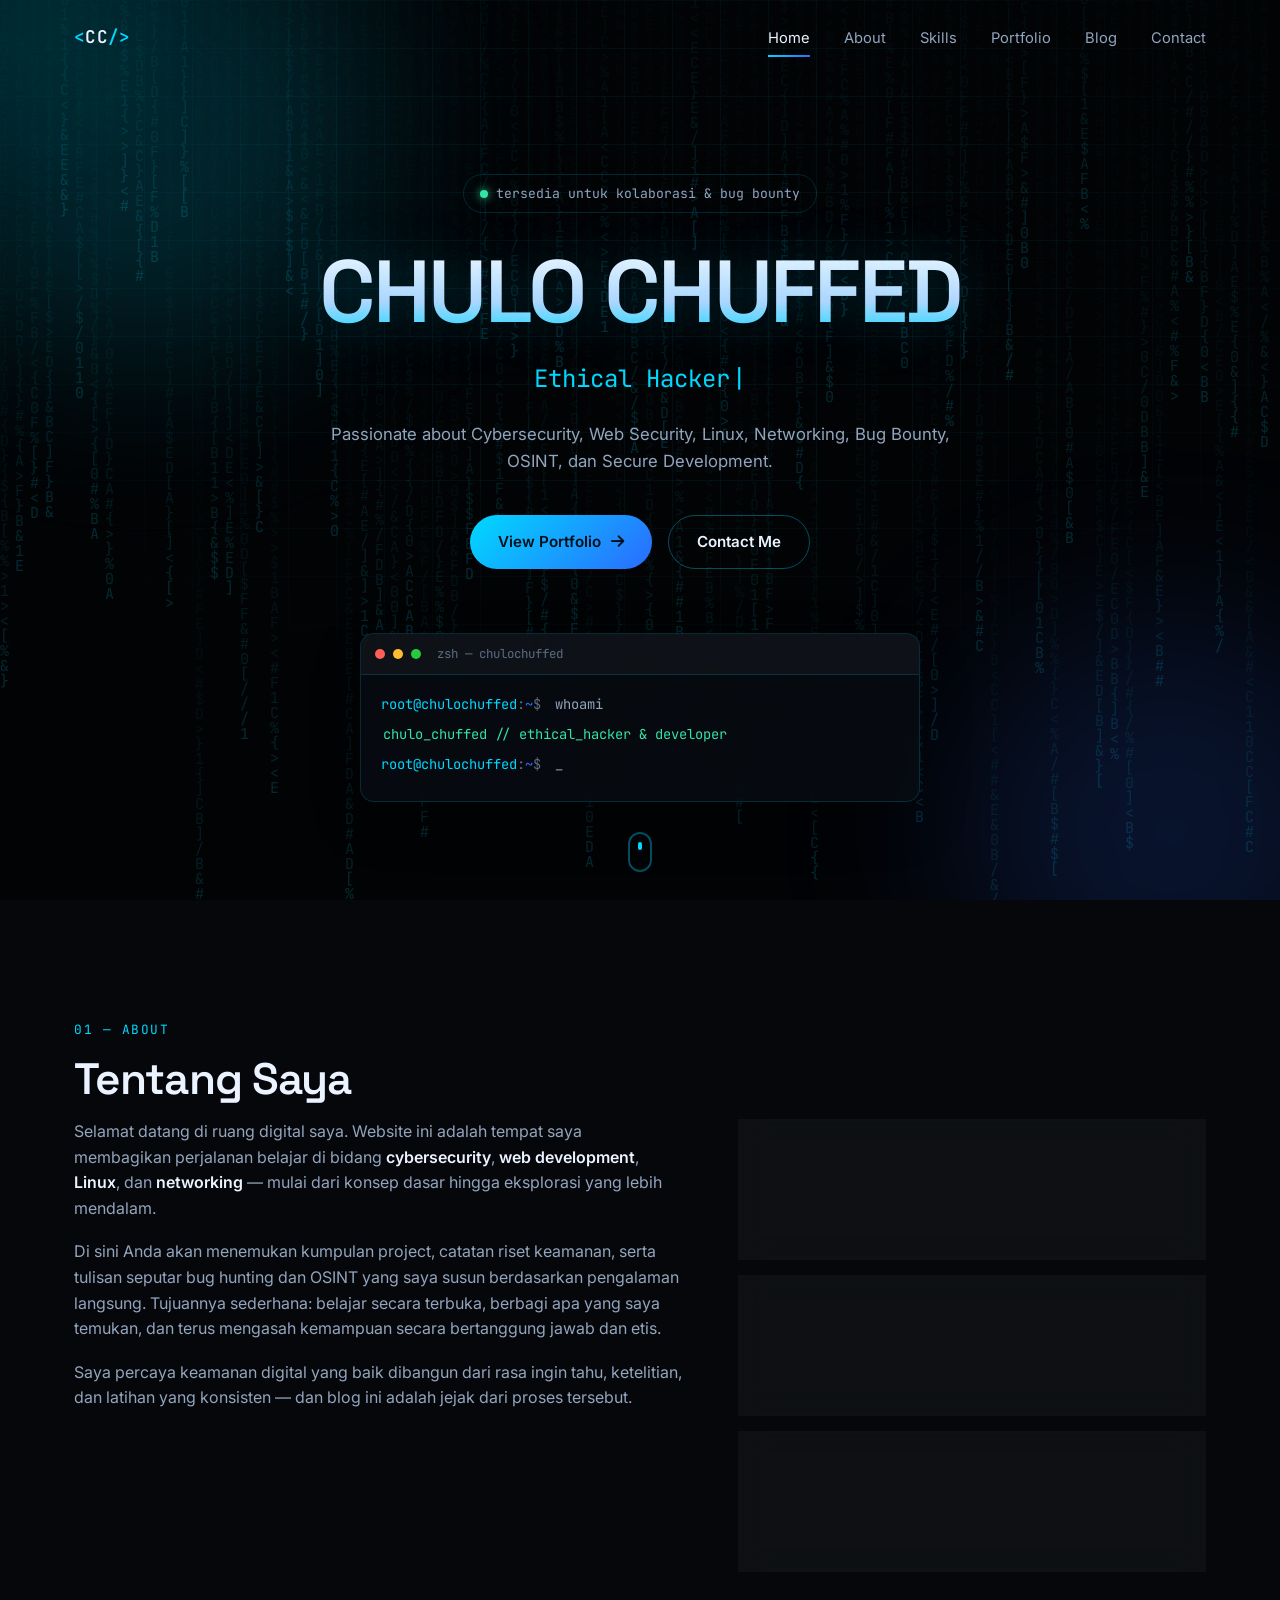
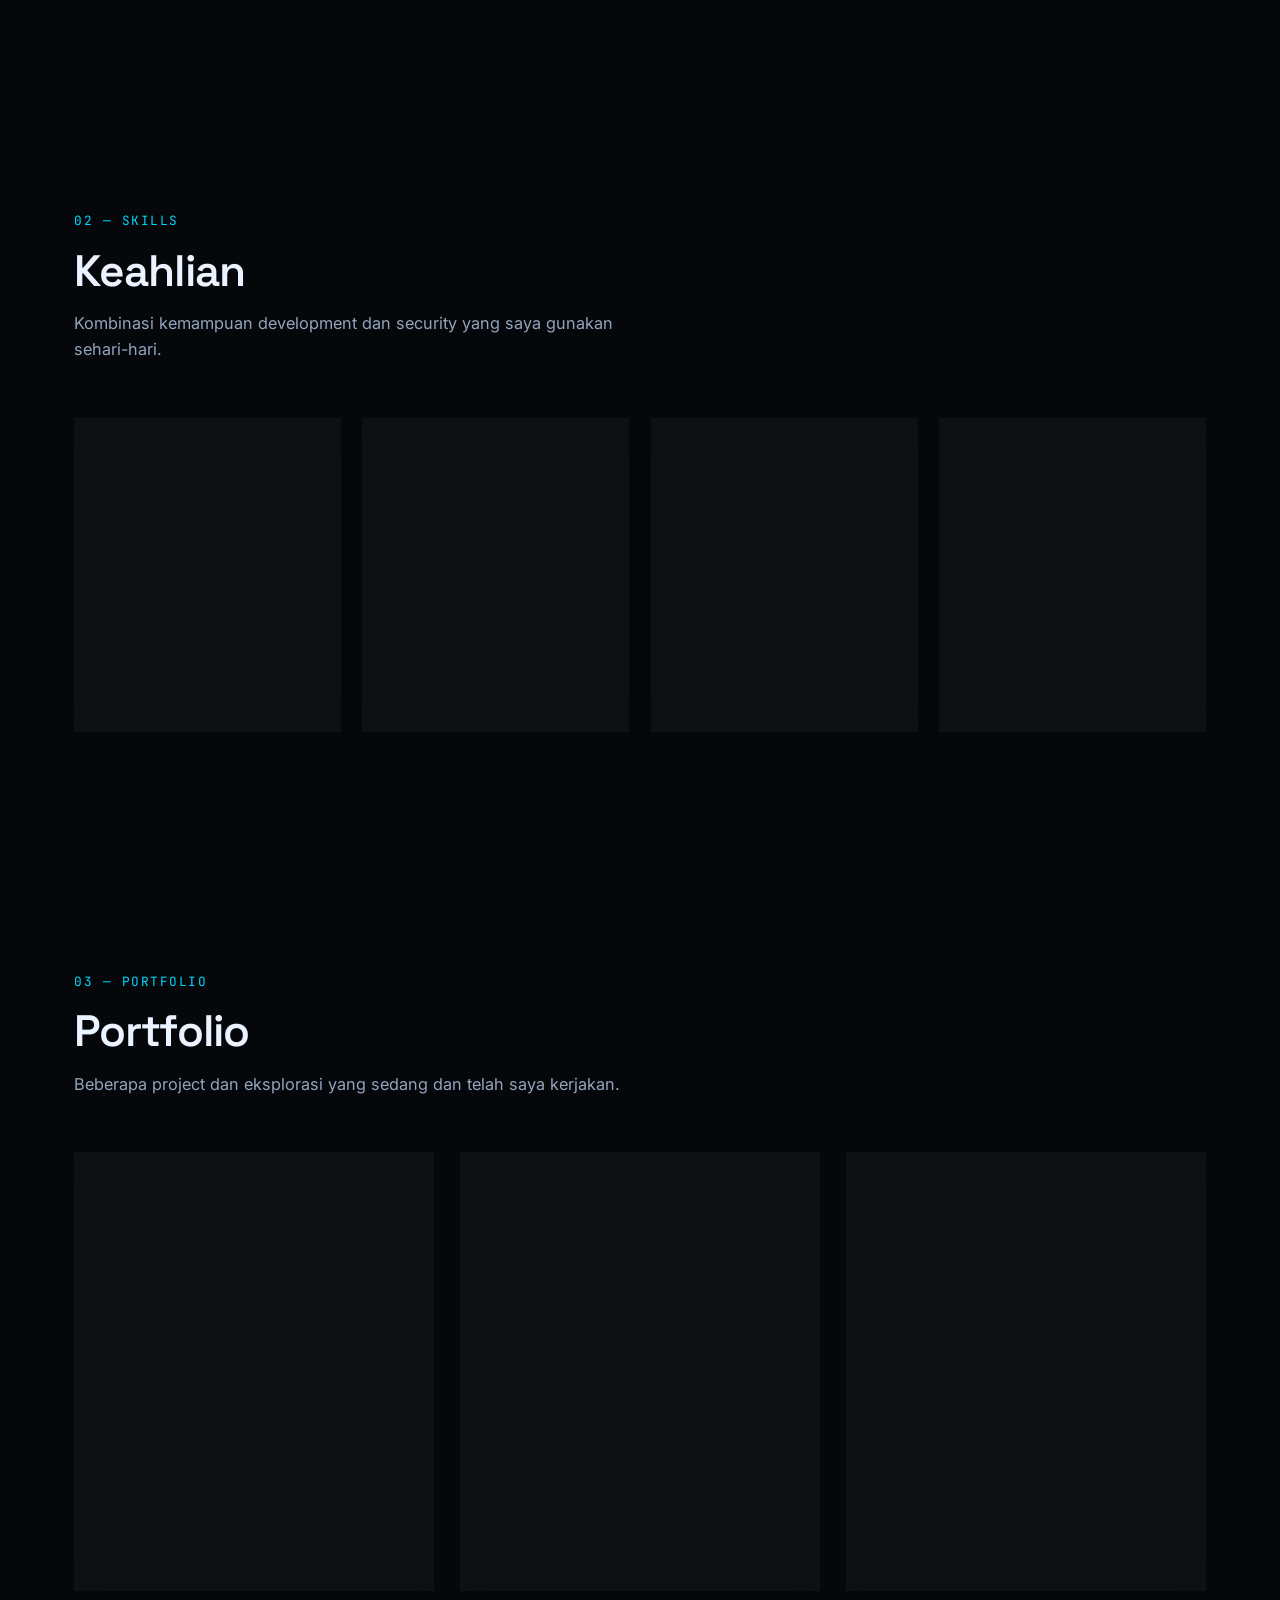
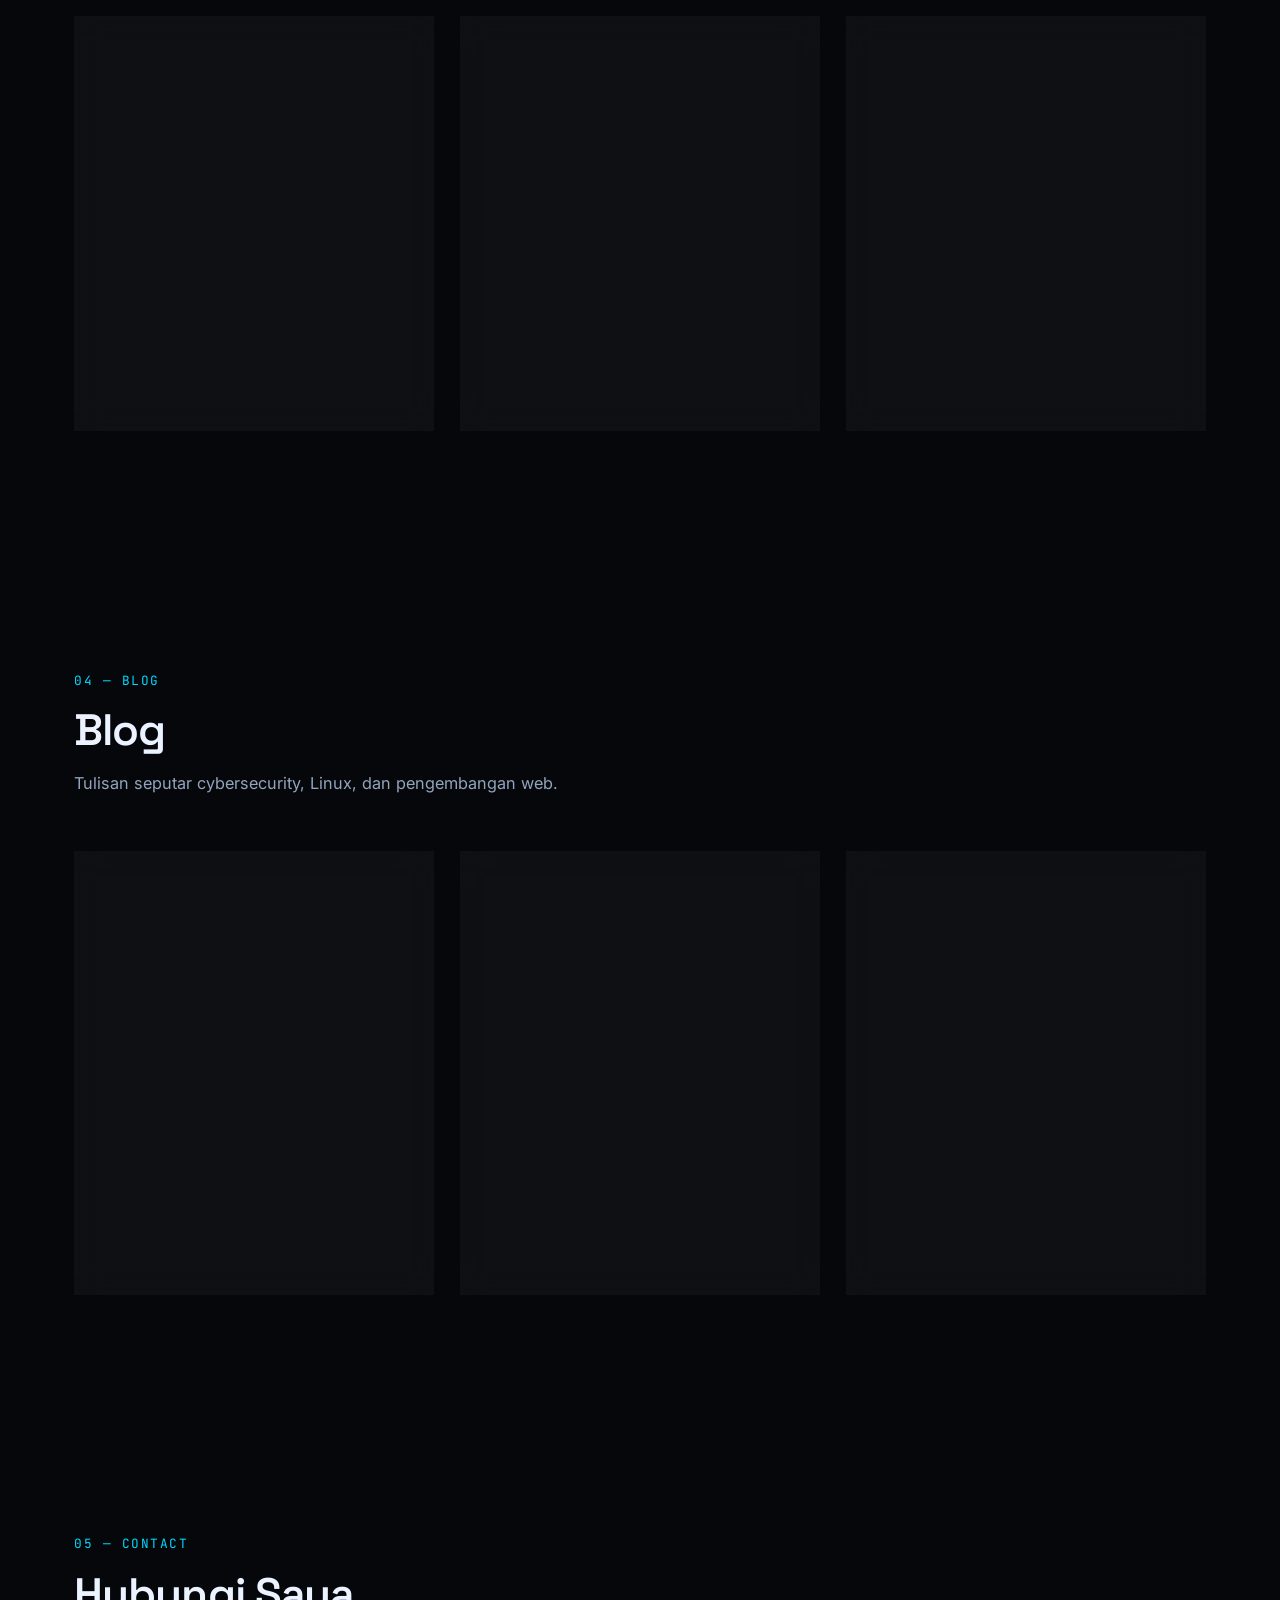
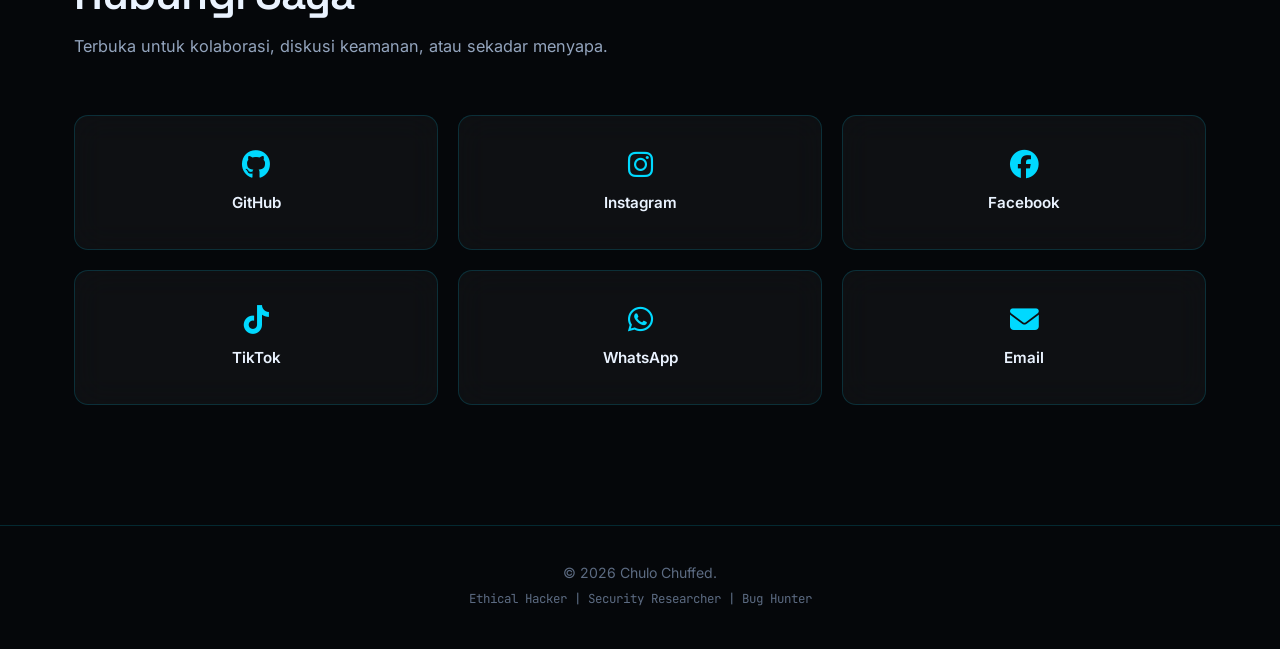
==== commit 8d6156e8: "Update index.html" ====
--- a/index.html
+++ b/index.html
@@ -43,6 +43,22 @@
 
   <!-- ============ STYLES ============ -->
   <link rel="stylesheet" href="style.css" />
+  <script type="application/ld+json">
+{
+  "@context": "https://schema.org",
+  "@type": "Person",
+  "name": "Chulo Chuffed",
+  "url": "https://chulochuffed.github.io/porto/",
+  "jobTitle": "Ethical Hacker & Security Researcher",
+  "description": "Ethical Hacker, Security Researcher, Bug Hunter, Web Developer.",
+  "sameAs": [
+    "https://github.com/chulochuffed",
+    "https://www.instagram.com/chulo_chuffed",
+    "https://www.facebook.com/chulo.chuffed",
+    "https://www.tiktok.com/@chulo.chuffed"
+  ]
+}
+</script>
 </head>
 <body>
 
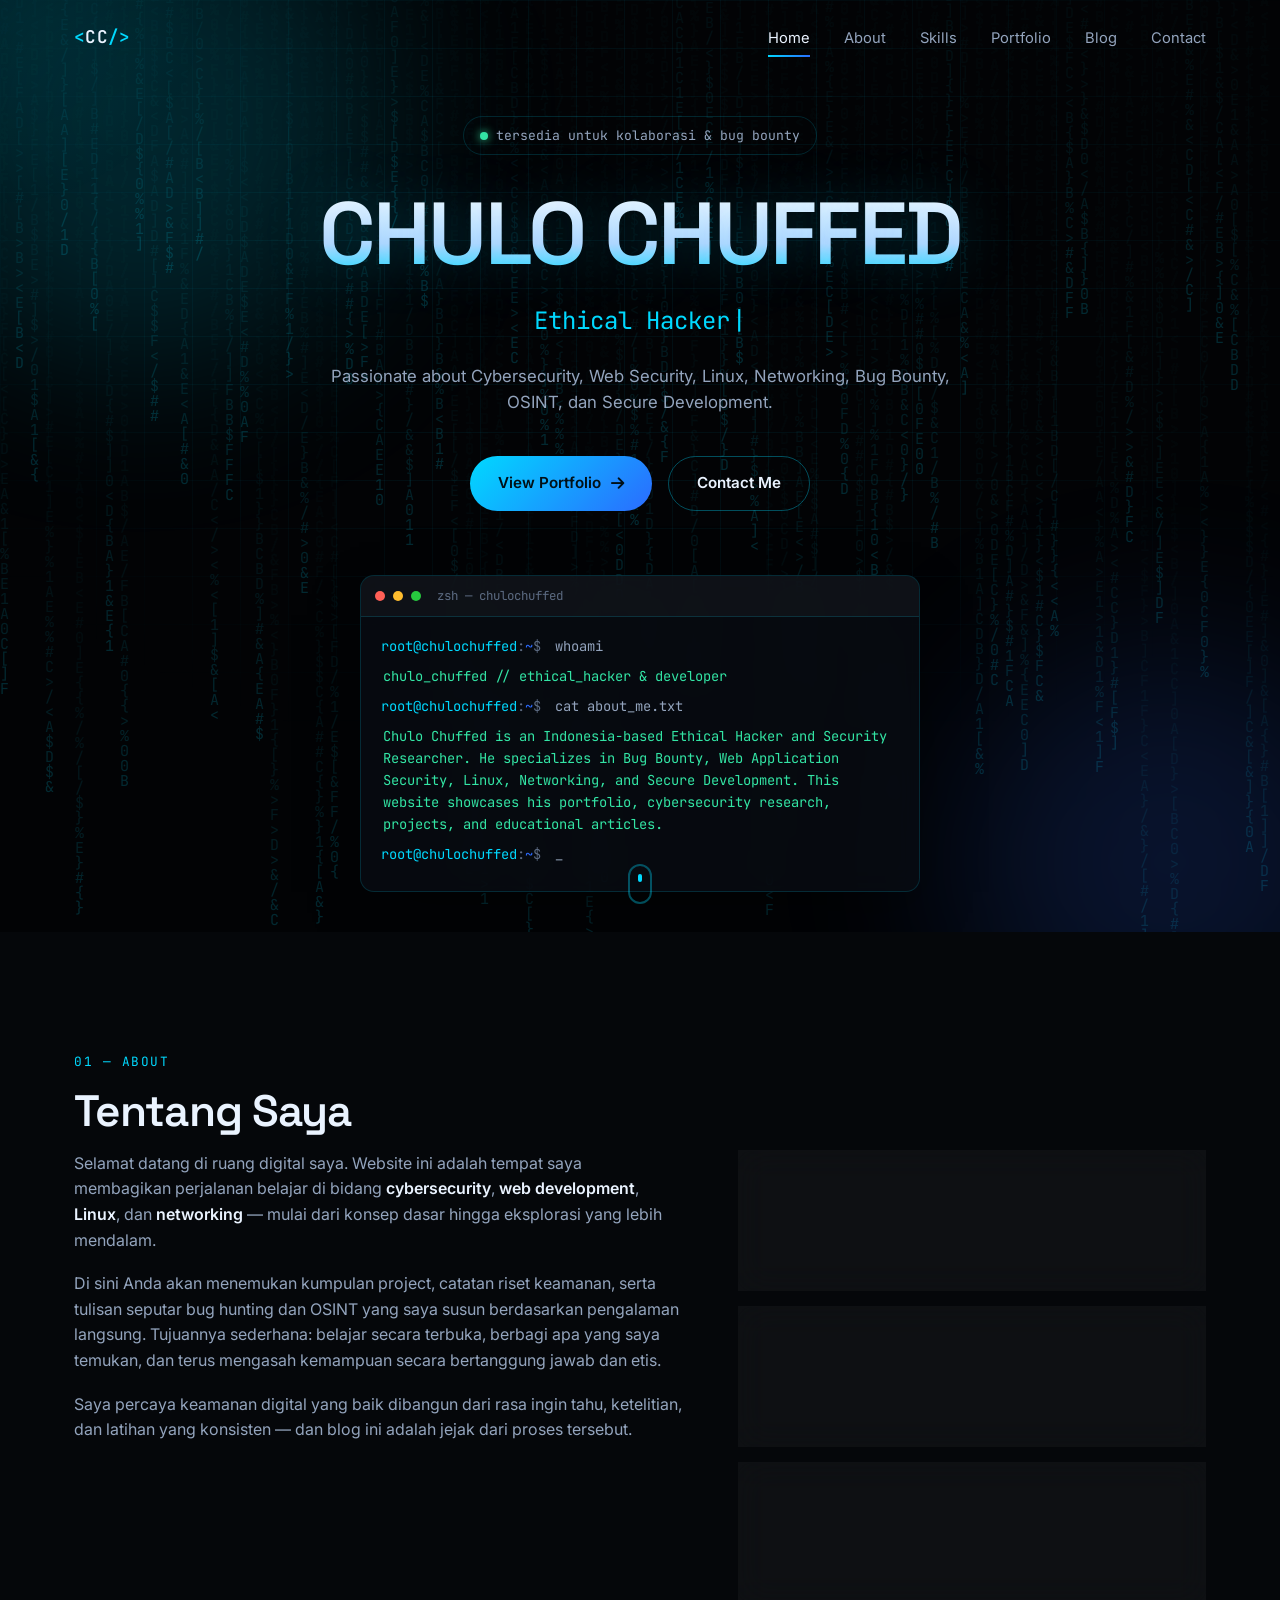
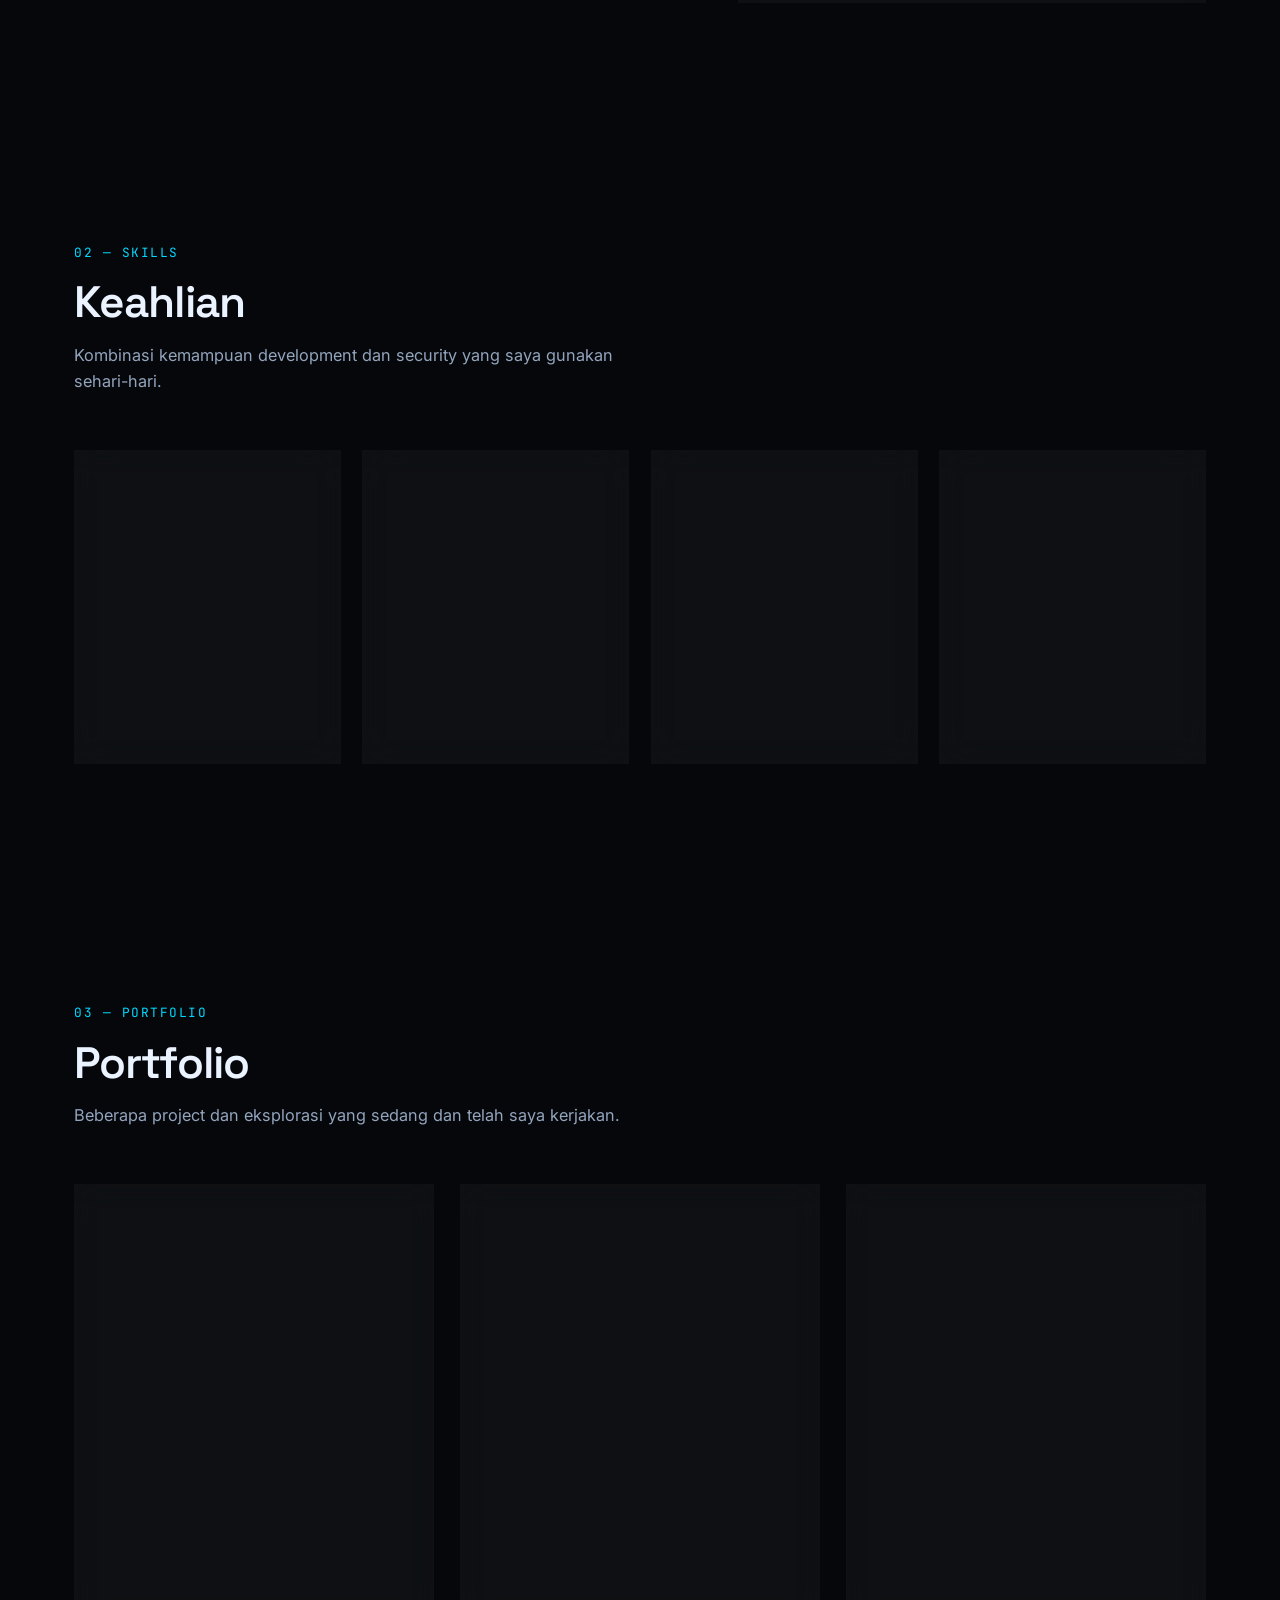
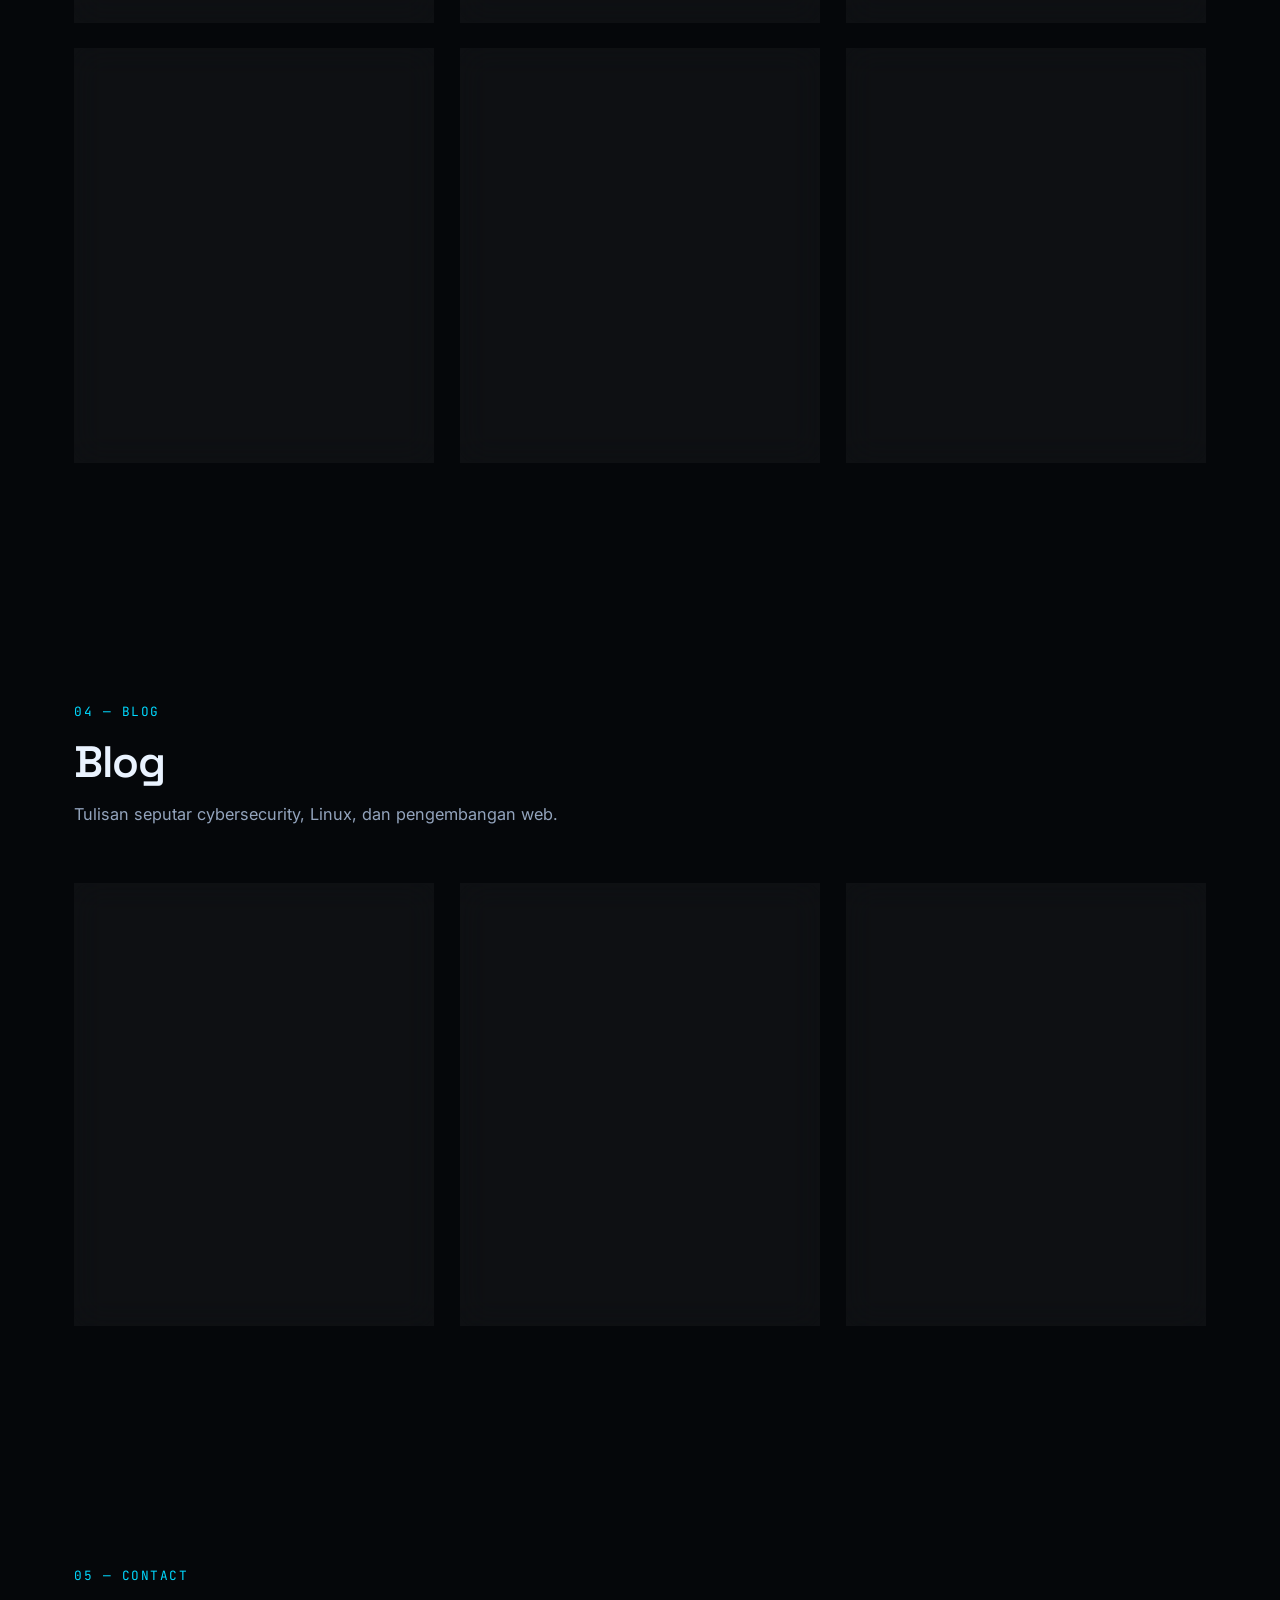
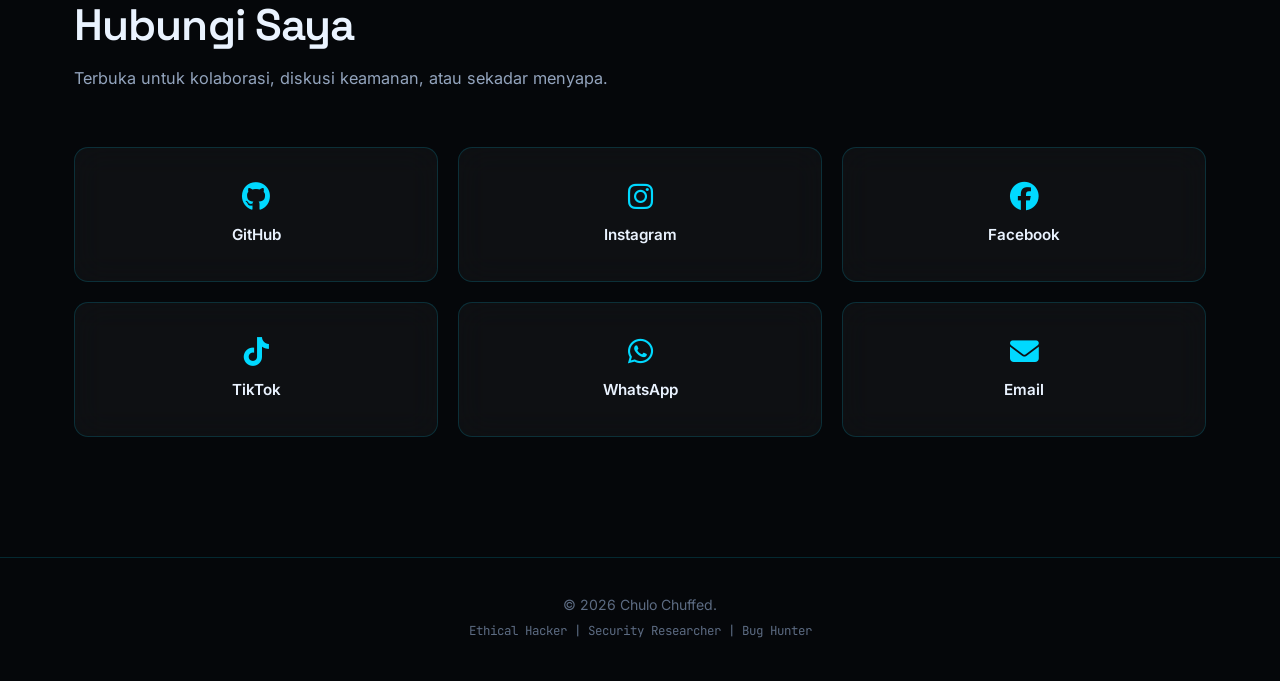
==== commit 5b6c7e39: "Update index.html" ====
--- a/index.html
+++ b/index.html
@@ -134,18 +134,41 @@
           </a>
         </div>
 
-        <div class="hero-terminal reveal" role="img" aria-label="Simulasi terminal menampilkan perintah whoami">
-          <div class="terminal-bar">
-            <span class="dot dot-red"></span><span class="dot dot-yellow"></span><span class="dot dot-green"></span>
-            <span class="terminal-title">zsh — chulochuffed</span>
-          </div>
-          <div class="terminal-body">
-            <p><span class="prompt">root@chulochuffed</span><span class="colon">:</span><span class="path">~</span><span class="dollar">$</span> whoami</p>
-            <p class="terminal-output">chulo_chuffed // ethical_hacker &amp; developer</p>
-            <p><span class="prompt">root@chulochuffed</span><span class="colon">:</span><span class="path">~</span><span class="dollar">$</span> <span class="blink-cursor">_</span></p>
-          </div>
-        </div>
-      </div>
+        <div class="hero-terminal reveal" role="img" aria-label="Simulasi terminal menampilkan informasi profil">
+  <div class="terminal-bar">
+    <span class="dot dot-red"></span>
+    <span class="dot dot-yellow"></span>
+    <span class="dot dot-green"></span>
+    <span class="terminal-title">zsh — chulochuffed</span>
+  </div>
+
+  <div class="terminal-body">
+
+    <p>
+      <span class="prompt">root@chulochuffed</span><span class="colon">:</span><span class="path">~</span><span class="dollar">$</span>
+      whoami
+    </p>
+    <p class="terminal-output">chulo_chuffed // ethical_hacker & developer</p>
+
+    <p>
+      <span class="prompt">root@chulochuffed</span><span class="colon">:</span><span class="path">~</span><span class="dollar">$</span>
+      cat about_me.txt
+    </p>
+
+    <p class="terminal-output">
+      Chulo Chuffed is an Indonesia-based Ethical Hacker and Security Researcher.
+      He specializes in Bug Bounty, Web Application Security, Linux, Networking,
+      and Secure Development. This website showcases his portfolio, cybersecurity
+      research, projects, and educational articles.
+    </p>
+
+    <p>
+      <span class="prompt">root@chulochuffed</span><span class="colon">:</span><span class="path">~</span><span class="dollar">$</span>
+      <span class="blink-cursor">_</span>
+    </p>
+
+  </div>
+</div>
 
       <a href="#about" class="scroll-indicator" aria-label="Gulir ke bawah">
         <span></span>
